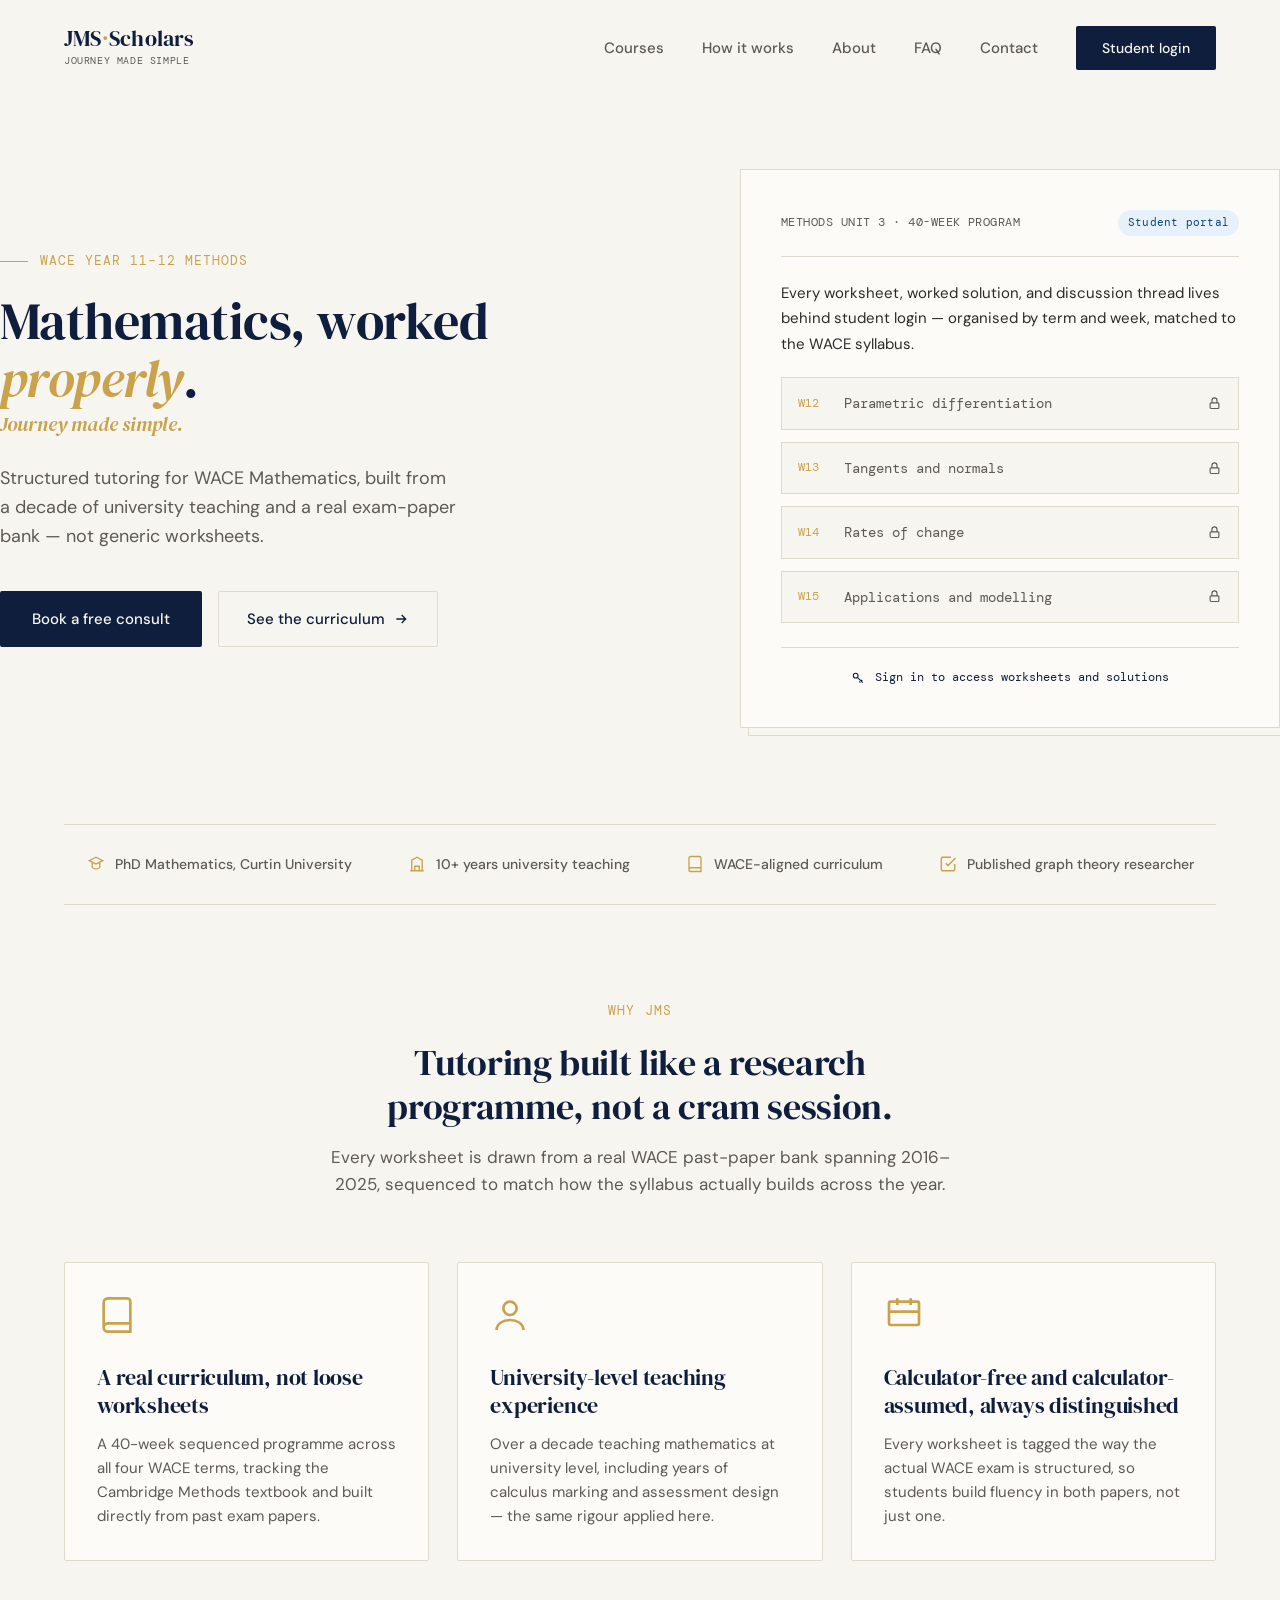
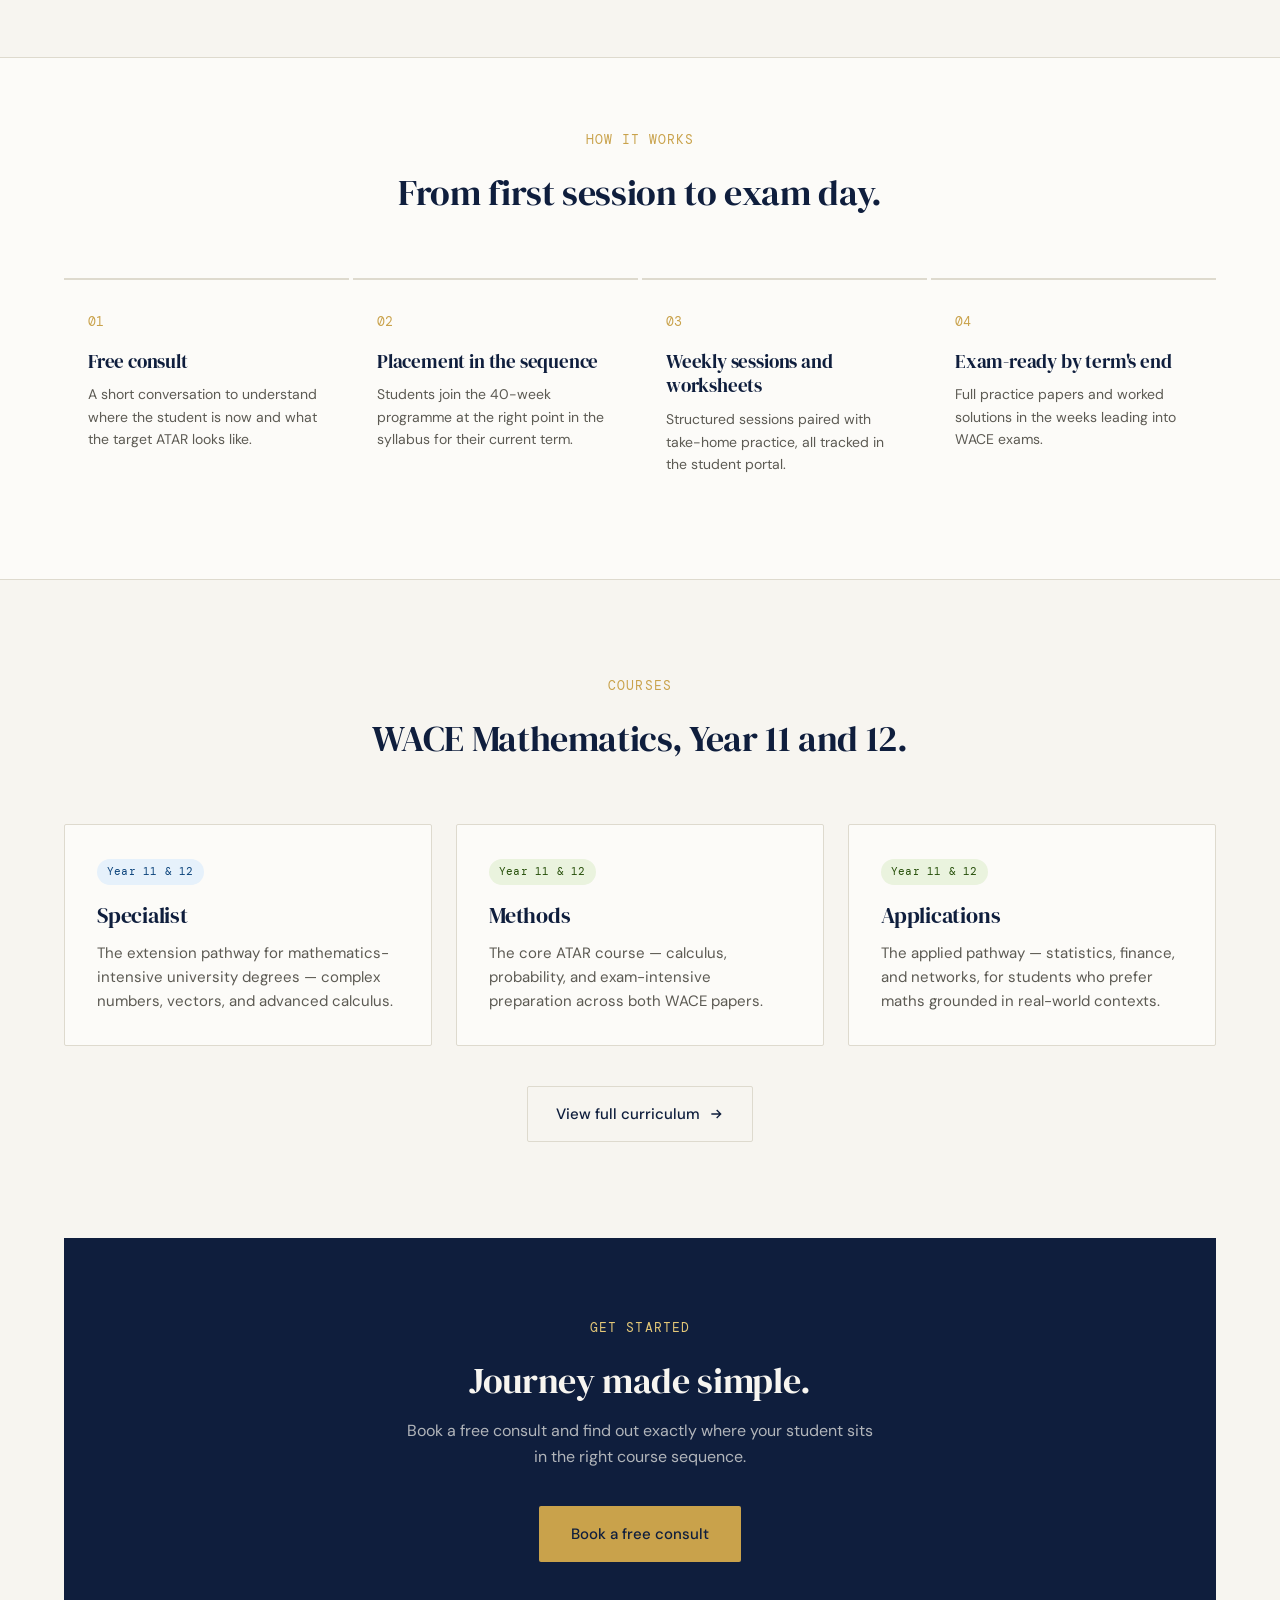
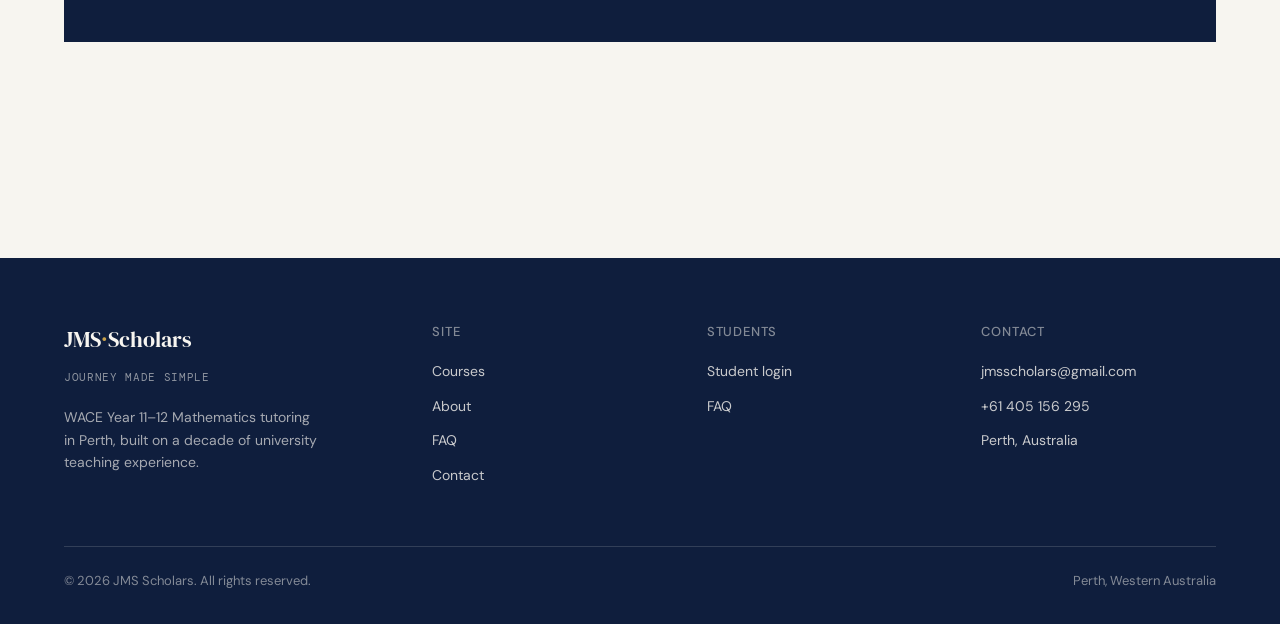
==== index.html @ 54df9df0 "Add files via upload" ====
<!DOCTYPE html>
<html lang="en">
<head>
<meta charset="UTF-8">
<meta name="viewport" content="width=device-width, initial-scale=1.0">
<title>JMS Scholars — WACE Mathematics Tutoring, Perth</title>
<meta name="description" content="Structured WACE Year 11-12 Mathematics tutoring in Perth. Journey made simple.">
<link rel="preconnect" href="https://fonts.googleapis.com">
<link rel="preconnect" href="https://fonts.gstatic.com" crossorigin>
<link href="https://fonts.googleapis.com/css2?family=DM+Serif+Display:ital@0;1&family=DM+Sans:opsz,wght@9..40,400;9..40,500;9..40,700&family=DM+Mono:wght@400;500&display=swap" rel="stylesheet">
<link rel="stylesheet" href="css/style.css">
<style>
  .hero {
    padding: 72px 0 96px;
    display: grid;
    grid-template-columns: 1.1fr 0.9fr;
    gap: 80px;
    align-items: center;
  }

  .hero-tagline {
    font-family: 'DM Serif Display', serif;
    font-style: italic;
    font-size: 20px;
    color: var(--gold);
    margin-bottom: 18px;
  }

  .hero-sub {
    font-size: 18px;
    color: var(--charcoal-soft);
    max-width: 460px;
    margin: 24px 0 40px;
  }

  .hero-actions { display: flex; gap: 16px; align-items: center; flex-wrap: wrap; }

  .why-grid {
    display: grid;
    grid-template-columns: repeat(3, 1fr);
    gap: 28px;
  }

  section { padding: 96px 0; }
  section.tight { padding: 72px 0; }

  .how-steps {
    display: grid;
    grid-template-columns: repeat(4, 1fr);
    gap: 4px;
    counter-reset: step;
  }

  .how-step {
    padding: 32px 24px;
    border-top: 2px solid var(--line);
    position: relative;
  }

  .how-step .step-index {
    font-family: 'DM Mono', monospace;
    font-size: 13px;
    color: var(--gold);
    margin-bottom: 16px;
    display: block;
  }

  .how-step h3 { font-size: 19px; margin-bottom: 10px; }
  .how-step p { font-size: 14px; }

  .courses-preview {
    display: grid;
    grid-template-columns: 1fr 1fr;
    gap: 24px;
  }

  .cta-band {
    background: var(--navy);
    color: var(--cream);
    text-align: center;
    padding: 80px 64px;
  }

  .cta-band h2 { color: var(--cream); margin-bottom: 16px; }
  .cta-band p { color: rgba(247,245,240,0.7); max-width: 480px; margin: 0 auto 36px; }
  .cta-band .btn-primary { background: var(--gold); color: var(--navy); font-weight: 500; }
  .cta-band .btn-primary:hover { background: var(--gold-light); }

  @media (max-width: 900px) {
    .hero { grid-template-columns: 1fr; padding: 40px 0 64px; }
    .why-grid { grid-template-columns: 1fr; }
    .how-steps { grid-template-columns: 1fr 1fr; }
    .courses-preview { grid-template-columns: 1fr; }
    .cta-band { padding: 56px 24px; }
  }
</style>
</head>
<body>

<header>
  <div class="wrap">
    <nav>
      <a href="index.html" class="logo">
        <span class="logo-mark">JMS<span>·</span>Scholars</span>
        <span class="logo-tagline">Journey made simple</span>
      </a>
      <div class="nav-links">
        <a href="courses.html">Courses</a>
        <a href="index.html#how-it-works">How it works</a>
        <a href="about.html">About</a>
        <a href="faq.html">FAQ</a>
        <a href="contact.html">Contact</a>
        <a href="portal/login.html" class="nav-cta">Student login</a>
      </div>
      <button class="nav-toggle" aria-label="Menu">
        <svg viewBox="0 0 24 24" fill="none" stroke="currentColor" stroke-width="1.8"><path d="M4 6h16M4 12h16M4 18h16"/></svg>
      </button>
    </nav>
  </div>
</header>

<main>
  <section class="hero">
    <div class="wrap-inner">
      <div class="eyebrow">WACE Year 11–12 Methods</div>
      <h1>Mathematics, worked <em>properly</em>.</h1>
      <div class="hero-tagline">Journey made simple.</div>
      <p class="hero-sub">Structured tutoring for WACE Mathematics, built from a decade of university teaching and a real exam-paper bank — not generic worksheets.</p>
      <div class="hero-actions">
        <a href="contact.html" class="btn-primary">Book a free consult</a>
        <a href="courses.html" class="btn-ghost">See the curriculum
          <svg width="16" height="16" viewBox="0 0 24 24" fill="none" stroke="currentColor" stroke-width="2"><path d="M5 12h14M13 6l6 6-6 6"/></svg>
        </a>
      </div>
    </div>

    <div class="paper-panel">
      <div class="paper-header">
        <span class="paper-title">METHODS UNIT 3 · 40-WEEK PROGRAM</span>
        <span class="tag tag-ca">Student portal</span>
      </div>
      <p style="font-size:15px;color:var(--charcoal);margin-bottom:20px;line-height:1.7;">Every worksheet, worked solution, and discussion thread lives behind student login — organised by term and week, matched to the WACE syllabus.</p>
      <div class="paper-row"><span class="row-num">W12</span><span class="row-label">Parametric differentiation</span><svg class="row-lock" viewBox="0 0 24 24" fill="none" stroke="currentColor" stroke-width="1.8"><rect x="5" y="11" width="14" height="9" rx="1.5"/><path d="M8 11V7a4 4 0 0 1 8 0v4"/></svg></div>
      <div class="paper-row"><span class="row-num">W13</span><span class="row-label">Tangents and normals</span><svg class="row-lock" viewBox="0 0 24 24" fill="none" stroke="currentColor" stroke-width="1.8"><rect x="5" y="11" width="14" height="9" rx="1.5"/><path d="M8 11V7a4 4 0 0 1 8 0v4"/></svg></div>
      <div class="paper-row"><span class="row-num">W14</span><span class="row-label">Rates of change</span><svg class="row-lock" viewBox="0 0 24 24" fill="none" stroke="currentColor" stroke-width="1.8"><rect x="5" y="11" width="14" height="9" rx="1.5"/><path d="M8 11V7a4 4 0 0 1 8 0v4"/></svg></div>
      <div class="paper-row"><span class="row-num">W15</span><span class="row-label">Applications and modelling</span><svg class="row-lock" viewBox="0 0 24 24" fill="none" stroke="currentColor" stroke-width="1.8"><rect x="5" y="11" width="14" height="9" rx="1.5"/><path d="M8 11V7a4 4 0 0 1 8 0v4"/></svg></div>
      <div class="unlock-row">
        <svg viewBox="0 0 24 24" fill="none" stroke="currentColor" stroke-width="1.8"><circle cx="8" cy="8" r="4"/><path d="M11 11l9 9M17 15l2.5 2.5M14 18l2 2"/></svg>
        <span>Sign in to access worksheets and solutions</span>
      </div>
    </div>
  </section>

  <div class="wrap">
    <div class="trust-strip">
      <div class="trust-row">
        <div class="trust-item">
          <svg viewBox="0 0 24 24" fill="none" stroke="currentColor" stroke-width="1.8"><path d="M12 3l9 4.5-9 4.5-9-4.5L12 3z"/><path d="M7 10.5v5c0 1.5 2.5 3 5 3s5-1.5 5-3v-5"/></svg>
          <span>PhD Mathematics, Curtin University</span>
        </div>
        <div class="trust-item">
          <svg viewBox="0 0 24 24" fill="none" stroke="currentColor" stroke-width="1.8"><path d="M3 21h18M5 21V7l7-4 7 4v14M9 21v-6h6v6"/></svg>
          <span>10+ years university teaching</span>
        </div>
        <div class="trust-item">
          <svg viewBox="0 0 24 24" fill="none" stroke="currentColor" stroke-width="1.8"><path d="M4 19.5A2.5 2.5 0 0 1 6.5 17H20M4 19.5A2.5 2.5 0 0 0 6.5 22H20V4a2 2 0 0 0-2-2H6.5A2.5 2.5 0 0 0 4 4.5v15z"/></svg>
          <span>WACE-aligned curriculum</span>
        </div>
        <div class="trust-item">
          <svg viewBox="0 0 24 24" fill="none" stroke="currentColor" stroke-width="1.8"><path d="M9 11l3 3L22 4M21 12v7a2 2 0 0 1-2 2H5a2 2 0 0 1-2-2V5a2 2 0 0 1 2-2h11"/></svg>
          <span>Published graph theory researcher</span>
        </div>
      </div>
    </div>
  </div>

  <section id="why">
    <div class="wrap">
      <div class="section-head">
        <div class="eyebrow centered">Why JMS</div>
        <h2>Tutoring built like a research programme, not a cram session.</h2>
        <p>Every worksheet is drawn from a real WACE past-paper bank spanning 2016–2025, sequenced to match how the syllabus actually builds across the year.</p>
      </div>
      <div class="why-grid">
        <div class="card">
          <svg class="card-icon" viewBox="0 0 24 24" fill="none" stroke="currentColor" stroke-width="1.6"><path d="M4 19.5A2.5 2.5 0 0 1 6.5 17H20M4 19.5A2.5 2.5 0 0 0 6.5 22H20V4a2 2 0 0 0-2-2H6.5A2.5 2.5 0 0 0 4 4.5v15z"/></svg>
          <h3>A real curriculum, not loose worksheets</h3>
          <p>A 40-week sequenced programme across all four WACE terms, tracking the Cambridge Methods textbook and built directly from past exam papers.</p>
        </div>
        <div class="card">
          <svg class="card-icon" viewBox="0 0 24 24" fill="none" stroke="currentColor" stroke-width="1.6"><circle cx="12" cy="8" r="4"/><path d="M4 21c0-4 4-6 8-6s8 2 8 6"/></svg>
          <h3>University-level teaching experience</h3>
          <p>Over a decade teaching mathematics at university level, including years of calculus marking and assessment design — the same rigour applied here.</p>
        </div>
        <div class="card">
          <svg class="card-icon" viewBox="0 0 24 24" fill="none" stroke="currentColor" stroke-width="1.6"><rect x="3" y="4" width="18" height="14" rx="1"/><path d="M8 2v4M16 2v4M3 10h18"/></svg>
          <h3>Calculator-free and calculator-assumed, always distinguished</h3>
          <p>Every worksheet is tagged the way the actual WACE exam is structured, so students build fluency in both papers, not just one.</p>
        </div>
      </div>
    </div>
  </section>

  <section id="how-it-works" class="tight" style="background:var(--paper);border-top:1px solid var(--line);border-bottom:1px solid var(--line);">
    <div class="wrap">
      <div class="section-head">
        <div class="eyebrow centered">How it works</div>
        <h2>From first session to exam day.</h2>
      </div>
      <div class="how-steps">
        <div class="how-step">
          <span class="step-index">01</span>
          <h3>Free consult</h3>
          <p>A short conversation to understand where the student is now and what the target ATAR looks like.</p>
        </div>
        <div class="how-step">
          <span class="step-index">02</span>
          <h3>Placement in the sequence</h3>
          <p>Students join the 40-week programme at the right point in the syllabus for their current term.</p>
        </div>
        <div class="how-step">
          <span class="step-index">03</span>
          <h3>Weekly sessions and worksheets</h3>
          <p>Structured sessions paired with take-home practice, all tracked in the student portal.</p>
        </div>
        <div class="how-step">
          <span class="step-index">04</span>
          <h3>Exam-ready by term's end</h3>
          <p>Full practice papers and worked solutions in the weeks leading into WACE exams.</p>
        </div>
      </div>
    </div>
  </section>

  <section>
    <div class="wrap">
      <div class="section-head">
        <div class="eyebrow centered">Courses</div>
        <h2>WACE Mathematics, Year 11 and 12.</h2>
      </div>
      <div class="courses-preview" style="grid-template-columns: repeat(3, 1fr);">
        <div class="card">
          <span class="tag tag-ca" style="margin-bottom:16px;">Year 11 &amp; 12</span>
          <h3>Specialist</h3>
          <p>The extension pathway for mathematics-intensive university degrees — complex numbers, vectors, and advanced calculus.</p>
        </div>
        <div class="card">
          <span class="tag tag-cf" style="margin-bottom:16px;">Year 11 &amp; 12</span>
          <h3>Methods</h3>
          <p>The core ATAR course — calculus, probability, and exam-intensive preparation across both WACE papers.</p>
        </div>
        <div class="card">
          <span class="tag tag-cf" style="margin-bottom:16px;">Year 11 &amp; 12</span>
          <h3>Applications</h3>
          <p>The applied pathway — statistics, finance, and networks, for students who prefer maths grounded in real-world contexts.</p>
        </div>
      </div>
      <div style="text-align:center;margin-top:40px;">
        <a href="courses.html" class="btn-ghost">View full curriculum
          <svg width="16" height="16" viewBox="0 0 24 24" fill="none" stroke="currentColor" stroke-width="2"><path d="M5 12h14M13 6l6 6-6 6"/></svg>
        </a>
      </div>
    </div>
  </section>

  <section style="padding-top:0;">
    <div class="wrap">
      <div class="cta-band">
        <div class="eyebrow centered" style="color:var(--gold-light);">Get started</div>
        <h2>Journey made simple.</h2>
        <p>Book a free consult and find out exactly where your student sits in the right course sequence.</p>
        <a href="contact.html" class="btn-primary">Book a free consult</a>
      </div>
    </div>
  </section>
</main>

<footer>
  <div class="wrap">
    <div class="footer-grid">
      <div>
        <div class="footer-logo">JMS<span>·</span>Scholars</div>
        <div class="footer-tagline">Journey made simple</div>
        <p class="footer-desc">WACE Year 11–12 Mathematics tutoring in Perth, built on a decade of university teaching experience.</p>
      </div>
      <div class="footer-col">
        <h4>Site</h4>
        <a href="courses.html">Courses</a>
        <a href="about.html">About</a>
        <a href="faq.html">FAQ</a>
        <a href="contact.html">Contact</a>
      </div>
      <div class="footer-col">
        <h4>Students</h4>
        <a href="portal/login.html">Student login</a>
        <a href="faq.html">FAQ</a>
      </div>
      <div class="footer-col">
        <h4>Contact</h4>
        <a href="mailto:jmsscholars@gmail.com">jmsscholars@gmail.com</a>
        <a href="tel:+61405156295">+61 405 156 295</a>
        <a href="#">Perth, Australia</a>
      </div>
    </div>
    <div class="footer-bottom">
      <span>© 2026 JMS Scholars. All rights reserved.</span>
      <span>Perth, Western Australia</span>
    </div>
  </div>
</footer>

<script src="js/main.js"></script>
</body>
</html>
---- css/style.css ----
/* ===== JMS Tutoring — shared styles ===== */

:root {
  --navy: #0F1E3D;
  --navy-light: #1B2E52;
  --gold: #C9A24B;
  --gold-light: #E4C878;
  --cream: #F7F5F0;
  --paper: #FCFBF8;
  --charcoal: #2B2B28;
  --charcoal-soft: #5C5A53;
  --sage: #7A8B6F;
  --sage-bg: #EAF0E6;
  --rust: #B5533C;
  --rust-bg: #F5E7E2;
  --line: #DEDACE;
  --cf-bg: #EAF3DE;
  --cf-text: #27500A;
  --ca-bg: #E6F1FB;
  --ca-text: #0C447C;
}

* { margin: 0; padding: 0; box-sizing: border-box; }

html { scroll-behavior: smooth; }

body {
  background: var(--cream);
  color: var(--charcoal);
  font-family: 'DM Sans', sans-serif;
  line-height: 1.6;
  font-size: 16px;
}

a { color: inherit; }

img { max-width: 100%; display: block; }

.wrap {
  max-width: 1280px;
  margin: 0 auto;
  padding-left: 64px;
  padding-right: 64px;
}

/* ---------- Header ---------- */

header {
  position: sticky;
  top: 0;
  background: var(--cream);
  z-index: 100;
  border-bottom: 1px solid transparent;
  transition: border-color 0.2s ease;
}

header.scrolled { border-bottom-color: var(--line); }

nav {
  display: flex;
  justify-content: space-between;
  align-items: center;
  padding: 26px 0;
}

.logo {
  display: flex;
  flex-direction: column;
  text-decoration: none;
}

.logo-mark {
  font-family: 'DM Serif Display', serif;
  font-size: 22px;
  color: var(--navy);
  letter-spacing: 0.01em;
  line-height: 1;
}

.logo-mark span { color: var(--gold); }

.logo-tagline {
  font-family: 'DM Mono', monospace;
  font-size: 10px;
  color: var(--charcoal-soft);
  letter-spacing: 0.06em;
  text-transform: uppercase;
  margin-top: 4px;
}

.nav-links {
  display: flex;
  gap: 38px;
  align-items: center;
}

.nav-links a {
  text-decoration: none;
  color: var(--charcoal-soft);
  font-size: 15px;
  font-weight: 500;
  transition: color 0.2s ease;
}

.nav-links a:hover, .nav-links a.active { color: var(--navy); }

.nav-cta {
  background: var(--navy);
  color: var(--cream) !important;
  padding: 11px 26px;
  border-radius: 2px;
  font-size: 14px !important;
  transition: background 0.2s ease;
}

.nav-cta:hover { background: var(--navy-light); }

.nav-toggle {
  display: none;
  background: none;
  border: none;
  cursor: pointer;
  padding: 8px;
}

.nav-toggle svg { width: 24px; height: 24px; color: var(--navy); }

/* ---------- Typography ---------- */

.eyebrow {
  font-family: 'DM Mono', monospace;
  font-size: 13px;
  color: var(--gold);
  letter-spacing: 0.08em;
  text-transform: uppercase;
  margin-bottom: 20px;
  display: flex;
  align-items: center;
  gap: 12px;
}

.eyebrow::before {
  content: '';
  width: 28px;
  height: 1px;
  background: var(--gold);
}

.eyebrow.centered { justify-content: center; }
.eyebrow.centered::before { display: none; }

h1, h2, h3 {
  font-family: 'DM Serif Display', serif;
  font-weight: 400;
  color: var(--navy);
  letter-spacing: -0.01em;
}

h1 { font-size: 52px; line-height: 1.12; }
h2 { font-size: 36px; line-height: 1.2; }
h3 { font-size: 22px; line-height: 1.3; }

em { font-style: italic; color: var(--gold); }

p { color: var(--charcoal-soft); }

.section-head {
  text-align: center;
  max-width: 620px;
  margin: 0 auto 64px;
}

.section-head p { margin-top: 16px; font-size: 17px; }

/* ---------- Buttons ---------- */

.btn-primary {
  background: var(--navy);
  color: var(--cream);
  border: none;
  padding: 16px 32px;
  font-size: 15px;
  font-weight: 500;
  font-family: 'DM Sans', sans-serif;
  border-radius: 2px;
  cursor: pointer;
  transition: background 0.2s ease;
  text-decoration: none;
  display: inline-block;
}

.btn-primary:hover { background: var(--navy-light); }

.btn-ghost {
  background: none;
  border: 1px solid var(--line);
  color: var(--navy);
  font-size: 15px;
  font-weight: 500;
  font-family: 'DM Sans', sans-serif;
  cursor: pointer;
  padding: 15px 28px;
  border-radius: 2px;
  text-decoration: none;
  display: inline-flex;
  align-items: center;
  gap: 8px;
  transition: border-color 0.2s ease, background 0.2s ease;
}

.btn-ghost:hover { border-color: var(--navy); background: var(--paper); }

/* ---------- Tags / pills ---------- */

.tag {
  font-family: 'DM Mono', monospace;
  font-size: 11px;
  padding: 4px 10px;
  border-radius: 20px;
  letter-spacing: 0.02em;
  display: inline-block;
}

.tag-cf { background: var(--cf-bg); color: var(--cf-text); }
.tag-ca { background: var(--ca-bg); color: var(--ca-text); }

.toggle-pill {
  display: inline-flex;
  border: 1px solid var(--line);
  border-radius: 24px;
  padding: 3px;
  background: var(--paper);
}

.toggle-pill button {
  border: none;
  background: none;
  padding: 8px 20px;
  border-radius: 20px;
  font-family: 'DM Sans', sans-serif;
  font-size: 13px;
  font-weight: 500;
  color: var(--charcoal-soft);
  cursor: pointer;
  transition: all 0.2s ease;
}

.toggle-pill button.active.cf { background: var(--cf-bg); color: var(--cf-text); }
.toggle-pill button.active.ca { background: var(--ca-bg); color: var(--ca-text); }

/* ---------- Trust strip ---------- */

.trust-strip {
  border-top: 1px solid var(--line);
  border-bottom: 1px solid var(--line);
  padding: 28px 0;
}

.trust-row {
  display: flex;
  justify-content: center;
  gap: 56px;
  flex-wrap: wrap;
}

.trust-item {
  display: flex;
  align-items: center;
  gap: 10px;
  font-size: 14px;
  color: var(--charcoal-soft);
  font-weight: 500;
}

.trust-item svg { width: 18px; height: 18px; color: var(--gold); flex-shrink: 0; }

/* ---------- Cards ---------- */

.card {
  background: var(--paper);
  border: 1px solid var(--line);
  padding: 32px;
  border-radius: 2px;
}

.card-icon {
  width: 40px;
  height: 40px;
  color: var(--gold);
  margin-bottom: 20px;
}

.card h3 { margin-bottom: 12px; }
.card p { font-size: 15px; }

/* ---------- Paper panel (signature element) ---------- */

.paper-panel {
  background: var(--paper);
  border: 1px solid var(--line);
  padding: 40px;
  position: relative;
}

.paper-panel::before {
  content: '';
  position: absolute;
  top: -1px; left: -1px;
  width: 100%;
  height: 100%;
  border: 1px solid var(--line);
  transform: translate(8px, 8px);
  z-index: -1;
}

.paper-header {
  display: flex;
  justify-content: space-between;
  align-items: baseline;
  padding-bottom: 20px;
  margin-bottom: 24px;
  border-bottom: 1px solid var(--line);
}

.paper-title {
  font-family: 'DM Mono', monospace;
  font-size: 12px;
  color: var(--charcoal-soft);
  letter-spacing: 0.04em;
}

.paper-row {
  display: flex;
  align-items: center;
  gap: 16px;
  margin-bottom: 12px;
  padding: 14px 16px;
  background: var(--cream);
  border: 1px solid var(--line);
}

.paper-row .row-num {
  font-family: 'DM Mono', monospace;
  font-size: 12px;
  color: var(--gold);
  min-width: 30px;
}

.paper-row .row-label {
  font-family: 'DM Mono', monospace;
  font-size: 14px;
  color: var(--charcoal-soft);
  flex: 1;
}

.row-lock {
  width: 15px;
  height: 15px;
  color: var(--charcoal-soft);
  flex-shrink: 0;
}

.unlock-row {
  display: flex;
  align-items: center;
  justify-content: center;
  gap: 10px;
  margin-top: 24px;
  padding-top: 20px;
  border-top: 1px solid var(--line);
  font-family: 'DM Mono', monospace;
  font-size: 12px;
  color: var(--navy);
}

.unlock-row svg { width: 14px; height: 14px; flex-shrink: 0; }

/* ---------- Footer ---------- */

footer {
  background: var(--navy);
  color: var(--cream);
  padding: 64px 0 32px;
  margin-top: 120px;
}

.footer-grid {
  display: grid;
  grid-template-columns: 1.4fr 1fr 1fr 1fr;
  gap: 40px;
  padding-bottom: 48px;
}

.footer-logo {
  font-family: 'DM Serif Display', serif;
  font-size: 22px;
  margin-bottom: 12px;
}

.footer-logo span { color: var(--gold); }

.footer-tagline {
  font-family: 'DM Mono', monospace;
  font-size: 11px;
  letter-spacing: 0.06em;
  text-transform: uppercase;
  color: rgba(247,245,240,0.55);
  margin-bottom: 20px;
}

.footer-desc { font-size: 14px; color: rgba(247,245,240,0.65); max-width: 260px; }

.footer-col h4 {
  font-family: 'DM Sans', sans-serif;
  font-size: 13px;
  font-weight: 500;
  color: rgba(247,245,240,0.5);
  text-transform: uppercase;
  letter-spacing: 0.06em;
  margin-bottom: 18px;
}

.footer-col a {
  display: block;
  text-decoration: none;
  color: rgba(247,245,240,0.8);
  font-size: 14px;
  margin-bottom: 12px;
  transition: color 0.2s ease;
}

.footer-col a:hover { color: var(--gold-light); }

.footer-bottom {
  border-top: 1px solid rgba(247,245,240,0.15);
  padding-top: 24px;
  display: flex;
  justify-content: space-between;
  font-size: 13px;
  color: rgba(247,245,240,0.5);
}

/* ---------- Responsive ---------- */

@media (max-width: 900px) {
  .wrap { padding-left: 24px; padding-right: 24px; }
  h1 { font-size: 36px; }
  h2 { font-size: 28px; }
  .nav-links { display: none; }
  .nav-toggle { display: block; }
  .footer-grid { grid-template-columns: 1fr 1fr; }
  .footer-bottom { flex-direction: column; gap: 8px; }
}
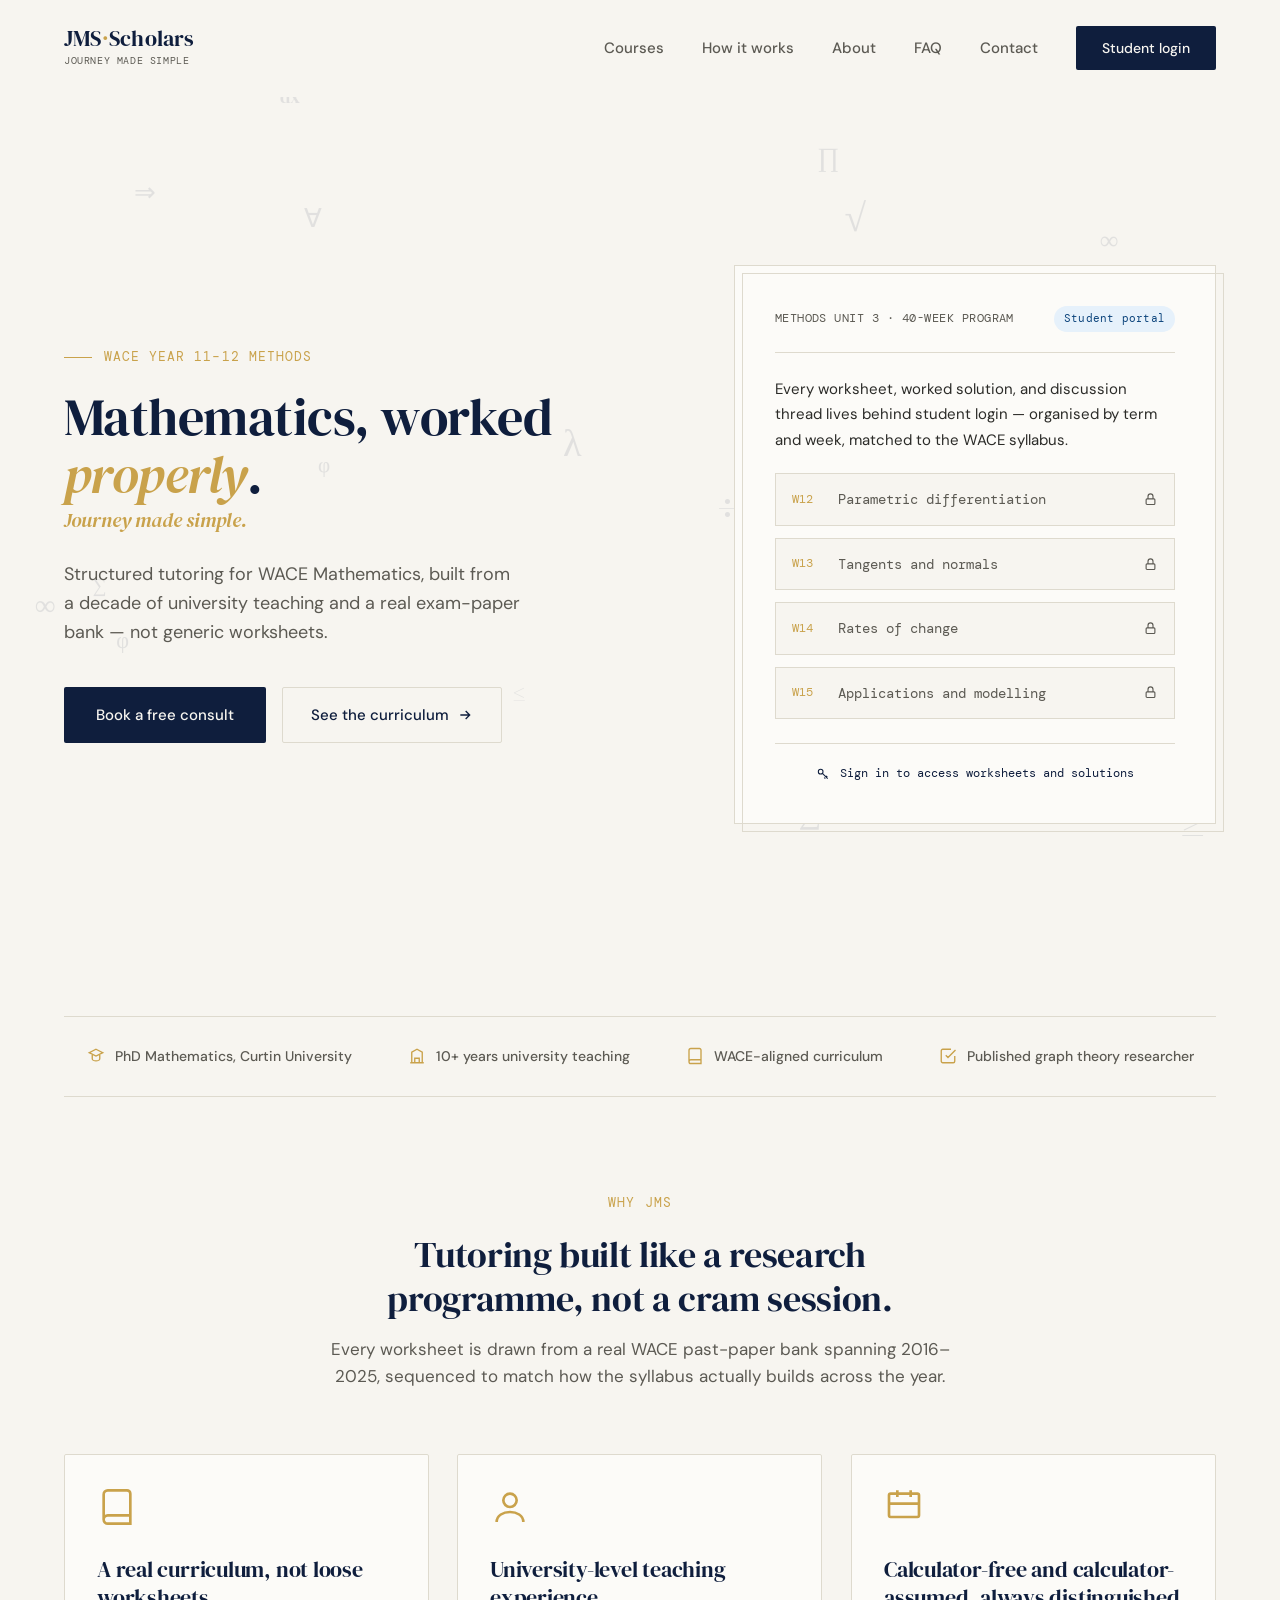
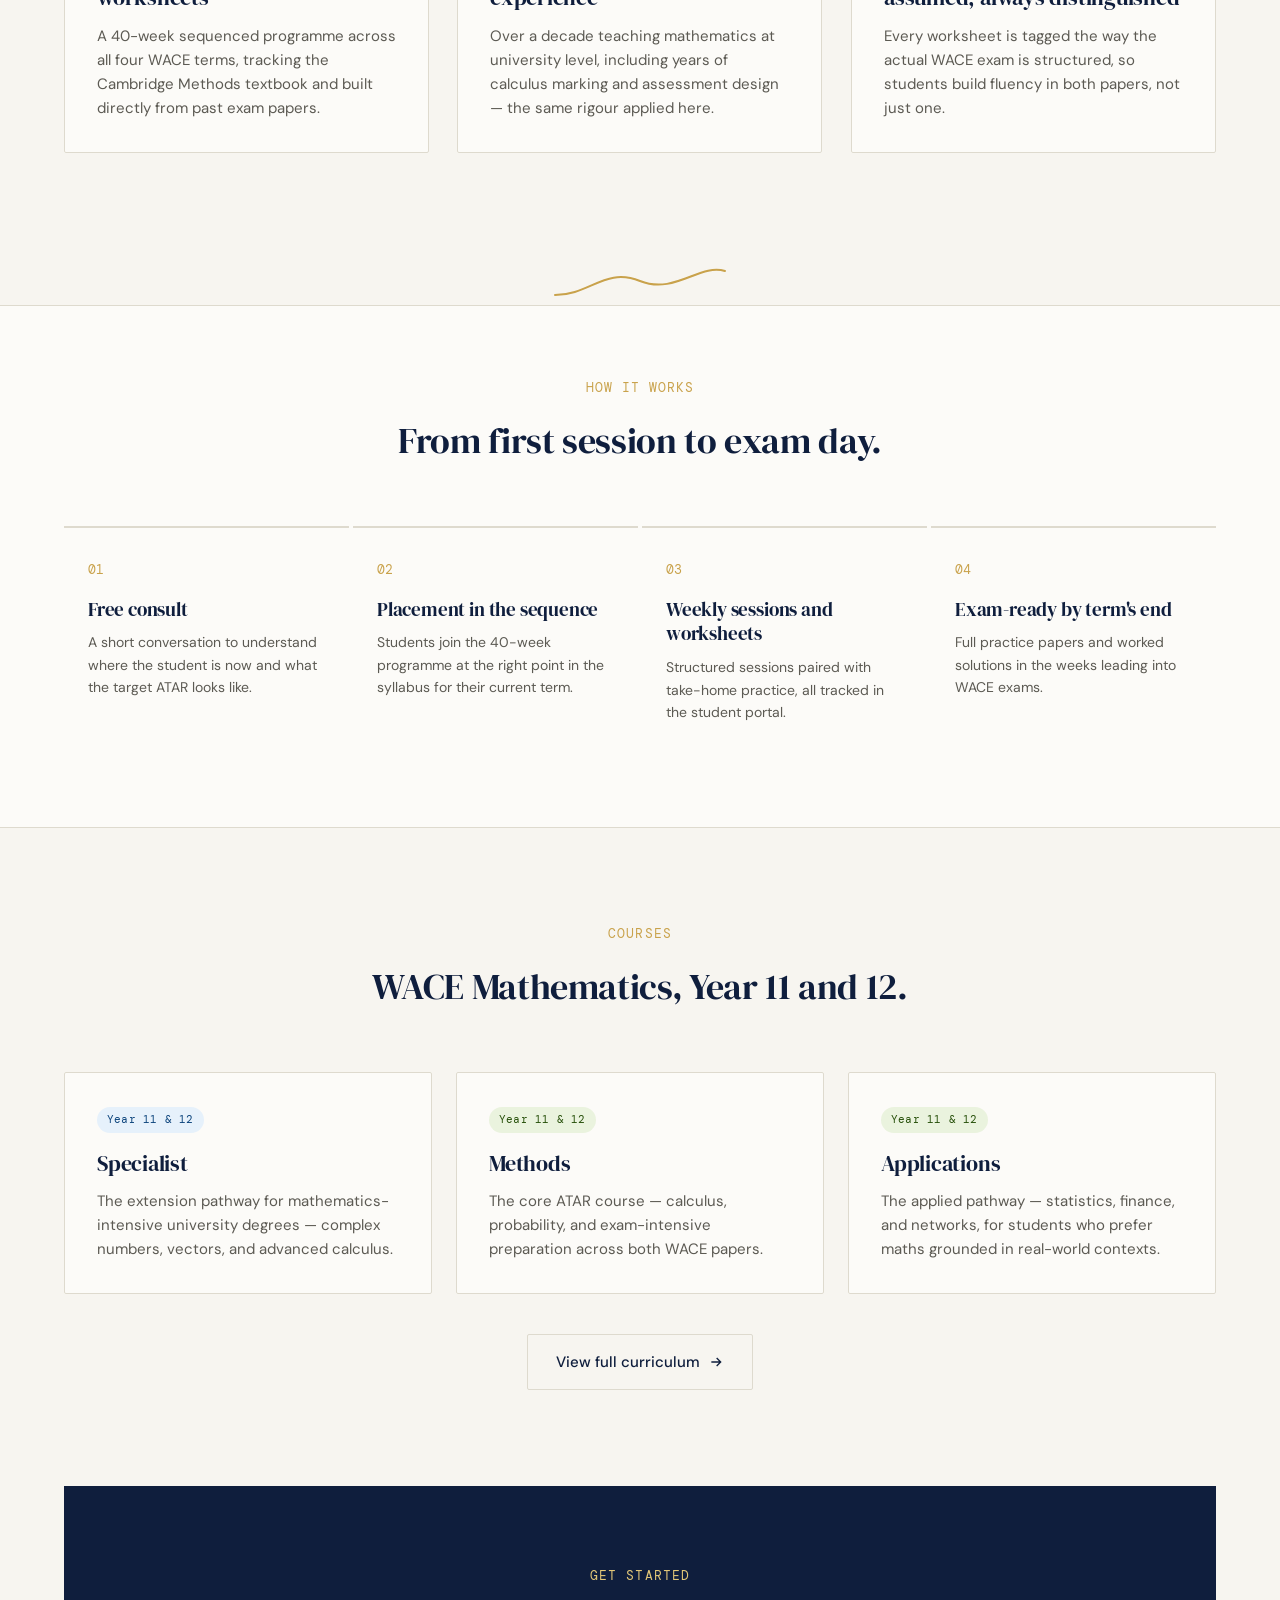
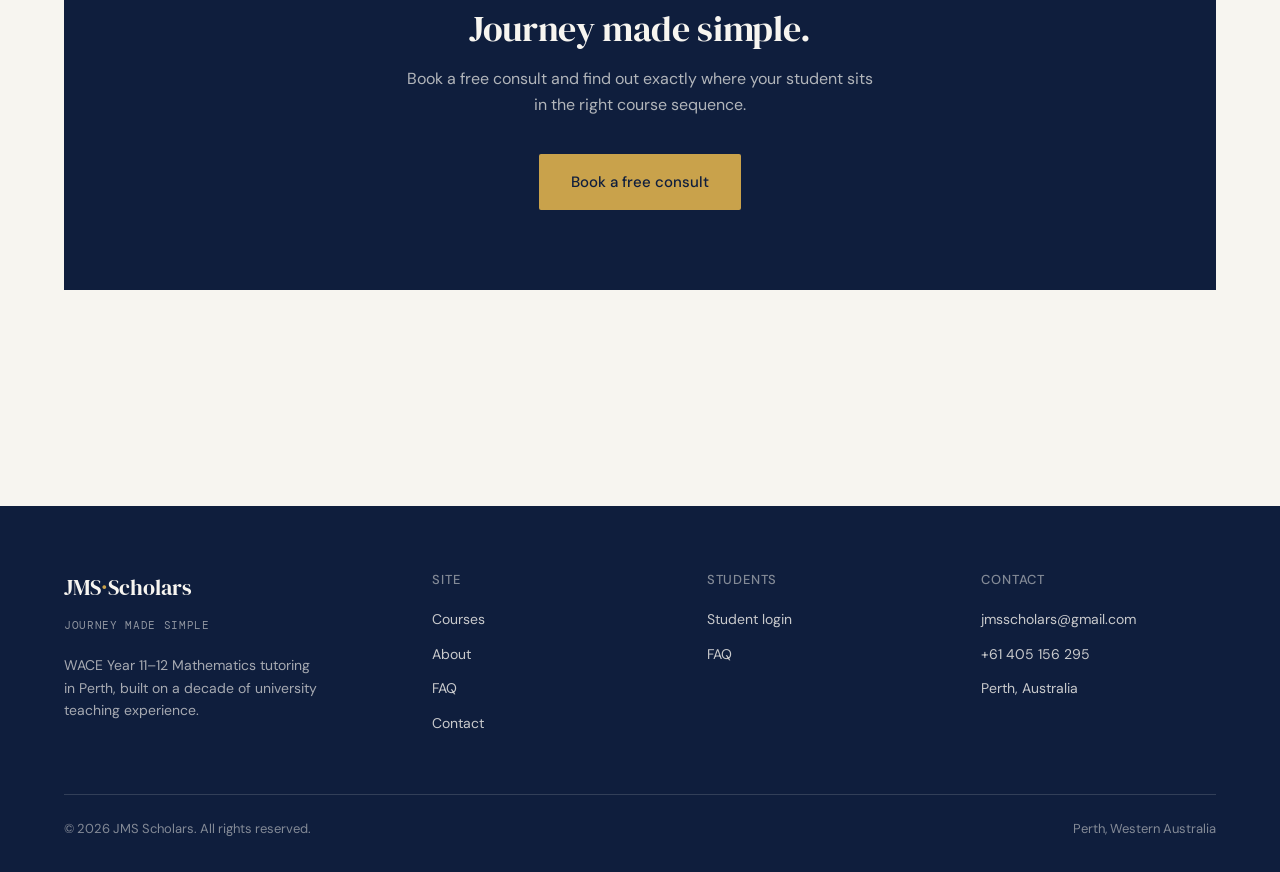
==== commit 71612aca: "Add files via upload" ====
--- a/index.html
+++ b/index.html
@@ -11,7 +11,8 @@
 <link rel="stylesheet" href="css/style.css">
 <style>
   .hero {
-    padding: 72px 0 96px;
+    padding-top: 72px;
+    padding-bottom: 96px;
     display: grid;
     grid-template-columns: 1.1fr 0.9fr;
     gap: 80px;
@@ -87,7 +88,7 @@
   .cta-band .btn-primary:hover { background: var(--gold-light); }
 
   @media (max-width: 900px) {
-    .hero { grid-template-columns: 1fr; padding: 40px 0 64px; }
+    .hero { grid-template-columns: 1fr; padding-top: 40px; padding-bottom: 64px; }
     .why-grid { grid-template-columns: 1fr; }
     .how-steps { grid-template-columns: 1fr 1fr; }
     .courses-preview { grid-template-columns: 1fr; }
@@ -120,8 +121,10 @@
 </header>
 
 <main>
-  <section class="hero">
-    <div class="wrap-inner">
+  <section style="position:relative; overflow:hidden;">
+    <div class="symbol-field" id="symbol-field" aria-hidden="true"></div>
+    <div class="wrap hero">
+    <div>
       <div class="eyebrow">WACE Year 11–12 Methods</div>
       <h1>Mathematics, worked <em>properly</em>.</h1>
       <div class="hero-tagline">Journey made simple.</div>
@@ -149,7 +152,9 @@
         <span>Sign in to access worksheets and solutions</span>
       </div>
     </div>
-  </section>
+    </div>
+  </section>
+
 
   <div class="wrap">
     <div class="trust-strip">
@@ -182,17 +187,17 @@
         <p>Every worksheet is drawn from a real WACE past-paper bank spanning 2016–2025, sequenced to match how the syllabus actually builds across the year.</p>
       </div>
       <div class="why-grid">
-        <div class="card">
+        <div class="card tilt-ready">
           <svg class="card-icon" viewBox="0 0 24 24" fill="none" stroke="currentColor" stroke-width="1.6"><path d="M4 19.5A2.5 2.5 0 0 1 6.5 17H20M4 19.5A2.5 2.5 0 0 0 6.5 22H20V4a2 2 0 0 0-2-2H6.5A2.5 2.5 0 0 0 4 4.5v15z"/></svg>
           <h3>A real curriculum, not loose worksheets</h3>
           <p>A 40-week sequenced programme across all four WACE terms, tracking the Cambridge Methods textbook and built directly from past exam papers.</p>
         </div>
-        <div class="card">
+        <div class="card tilt-ready">
           <svg class="card-icon" viewBox="0 0 24 24" fill="none" stroke="currentColor" stroke-width="1.6"><circle cx="12" cy="8" r="4"/><path d="M4 21c0-4 4-6 8-6s8 2 8 6"/></svg>
           <h3>University-level teaching experience</h3>
           <p>Over a decade teaching mathematics at university level, including years of calculus marking and assessment design — the same rigour applied here.</p>
         </div>
-        <div class="card">
+        <div class="card tilt-ready">
           <svg class="card-icon" viewBox="0 0 24 24" fill="none" stroke="currentColor" stroke-width="1.6"><rect x="3" y="4" width="18" height="14" rx="1"/><path d="M8 2v4M16 2v4M3 10h18"/></svg>
           <h3>Calculator-free and calculator-assumed, always distinguished</h3>
           <p>Every worksheet is tagged the way the actual WACE exam is structured, so students build fluency in both papers, not just one.</p>
@@ -200,6 +205,12 @@
       </div>
     </div>
   </section>
+
+  <div class="graph-divider">
+    <svg width="180" height="48" viewBox="0 0 180 48">
+      <path class="graph-divider-path" d="M 5 38 C 40 38, 55 10, 90 24 S 150 6, 175 14"/>
+    </svg>
+  </div>
 
   <section id="how-it-works" class="tight" style="background:var(--paper);border-top:1px solid var(--line);border-bottom:1px solid var(--line);">
     <div class="wrap">
@@ -239,17 +250,17 @@
         <h2>WACE Mathematics, Year 11 and 12.</h2>
       </div>
       <div class="courses-preview" style="grid-template-columns: repeat(3, 1fr);">
-        <div class="card">
+        <div class="card tilt-ready">
           <span class="tag tag-ca" style="margin-bottom:16px;">Year 11 &amp; 12</span>
           <h3>Specialist</h3>
           <p>The extension pathway for mathematics-intensive university degrees — complex numbers, vectors, and advanced calculus.</p>
         </div>
-        <div class="card">
+        <div class="card tilt-ready">
           <span class="tag tag-cf" style="margin-bottom:16px;">Year 11 &amp; 12</span>
           <h3>Methods</h3>
           <p>The core ATAR course — calculus, probability, and exam-intensive preparation across both WACE papers.</p>
         </div>
-        <div class="card">
+        <div class="card tilt-ready">
           <span class="tag tag-cf" style="margin-bottom:16px;">Year 11 &amp; 12</span>
           <h3>Applications</h3>
           <p>The applied pathway — statistics, finance, and networks, for students who prefer maths grounded in real-world contexts.</p>
--- a/css/style.css
+++ b/css/style.css
@@ -440,7 +440,164 @@
   color: rgba(247,245,240,0.5);
 }
 
-/* ---------- Responsive ---------- */
+/* ---------- Motion ---------- */
+
+@media (prefers-reduced-motion: no-preference) {
+  .reveal-init {
+    opacity: 0;
+    transform: translateY(18px);
+    transition: opacity 0.6s ease, transform 0.6s ease;
+  }
+
+  .reveal-init.reveal-in {
+    opacity: 1;
+    transform: translateY(0);
+  }
+
+  .card, .credential-card {
+    transition: transform 0.25s ease, box-shadow 0.25s ease, border-color 0.25s ease;
+  }
+
+  .card:hover, .credential-card:hover {
+    transform: translateY(-4px);
+    border-color: var(--gold);
+    box-shadow: 0 12px 28px rgba(15,30,61,0.08);
+  }
+
+  .btn-primary, .btn-ghost, .nav-cta, .course-pick button, .toggle-pill button {
+    transition: background 0.2s ease, border-color 0.2s ease, color 0.2s ease, transform 0.15s ease;
+  }
+
+  .btn-primary:active, .nav-cta:active { transform: scale(0.97); }
+
+  .logo-mark span {
+    display: inline-block;
+    transition: transform 0.3s ease;
+  }
+
+  .logo:hover .logo-mark span { transform: rotate(180deg); }
+
+  .paper-row {
+    transition: background 0.2s ease, transform 0.2s ease;
+    opacity: 0;
+    animation: rowIn 0.5s ease forwards;
+  }
+
+  .paper-row:hover {
+    background: #F2EFE7;
+    transform: translateX(2px);
+  }
+
+  .trust-item svg {
+    transition: transform 0.3s ease;
+  }
+
+  .trust-item:hover svg { transform: scale(1.15) rotate(-6deg); }
+
+  .paper-row:nth-of-type(1) { animation-delay: 0.15s; }
+  .paper-row:nth-of-type(2) { animation-delay: 0.3s; }
+  .paper-row:nth-of-type(3) { animation-delay: 0.45s; }
+  .paper-row:nth-of-type(4) { animation-delay: 0.6s; }
+
+  @keyframes rowIn {
+    from { opacity: 0; transform: translateY(8px); }
+    to { opacity: 1; transform: translateY(0); }
+  }
+}
+
+@media (prefers-reduced-motion: reduce) {
+  .reveal-init { opacity: 1; transform: none; }
+}
+
+/* ---------- Ambient symbol background (hero) ---------- */
+
+.symbol-field {
+  position: absolute;
+  top: -10%;
+  left: 0;
+  width: 100%;
+  height: 120%;
+  pointer-events: none;
+  overflow: hidden;
+  z-index: 0;
+}
+
+.symbol-outer { position: absolute; }
+
+.symbol-inner {
+  font-family: 'DM Serif Display', serif;
+  color: var(--navy);
+  opacity: 0.09;
+  user-select: none;
+  display: block;
+}
+
+@keyframes floatUp {
+  from { transform: translateY(0); }
+  to   { transform: translateY(-100px); }
+}
+
+.symbol-inner.floating {
+  animation: floatUp linear infinite;
+  animation-duration: var(--dur, 18s);
+}
+
+.hero { position: relative; z-index: 1; }
+
+@media (prefers-reduced-motion: reduce) {
+  .symbol-inner.floating { animation: none; }
+}
+
+/* ---------- Graph-drawing divider (signature motif) ---------- */
+
+.graph-divider {
+  display: flex;
+  justify-content: center;
+  padding: 8px 0 0;
+}
+
+.graph-divider svg { display: block; }
+
+.graph-divider-path {
+  fill: none;
+  stroke: var(--gold);
+  stroke-width: 2;
+  stroke-linecap: round;
+  stroke-dasharray: 400;
+  stroke-dashoffset: 400;
+}
+
+.graph-divider-path.draw-in {
+  animation: drawGraphPath 1.8s ease forwards;
+}
+
+@keyframes drawGraphPath {
+  to { stroke-dashoffset: 0; }
+}
+
+@media (prefers-reduced-motion: reduce) {
+  .graph-divider-path.draw-in {
+    animation: none;
+    stroke-dashoffset: 0;
+  }
+}
+
+/* ---------- Card tilt (pointer devices only) ---------- */
+
+@media (hover: hover) and (pointer: fine) {
+  .tilt-ready {
+    transition: transform 0.15s ease, box-shadow 0.2s ease, border-color 0.2s ease;
+    transform-style: preserve-3d;
+    will-change: transform;
+  }
+
+  .tilt-ready:hover {
+    border-color: var(--gold);
+    box-shadow: 0 16px 32px rgba(15,30,61,0.10);
+  }
+}
+
+
 
 @media (max-width: 900px) {
   .wrap { padding-left: 24px; padding-right: 24px; }
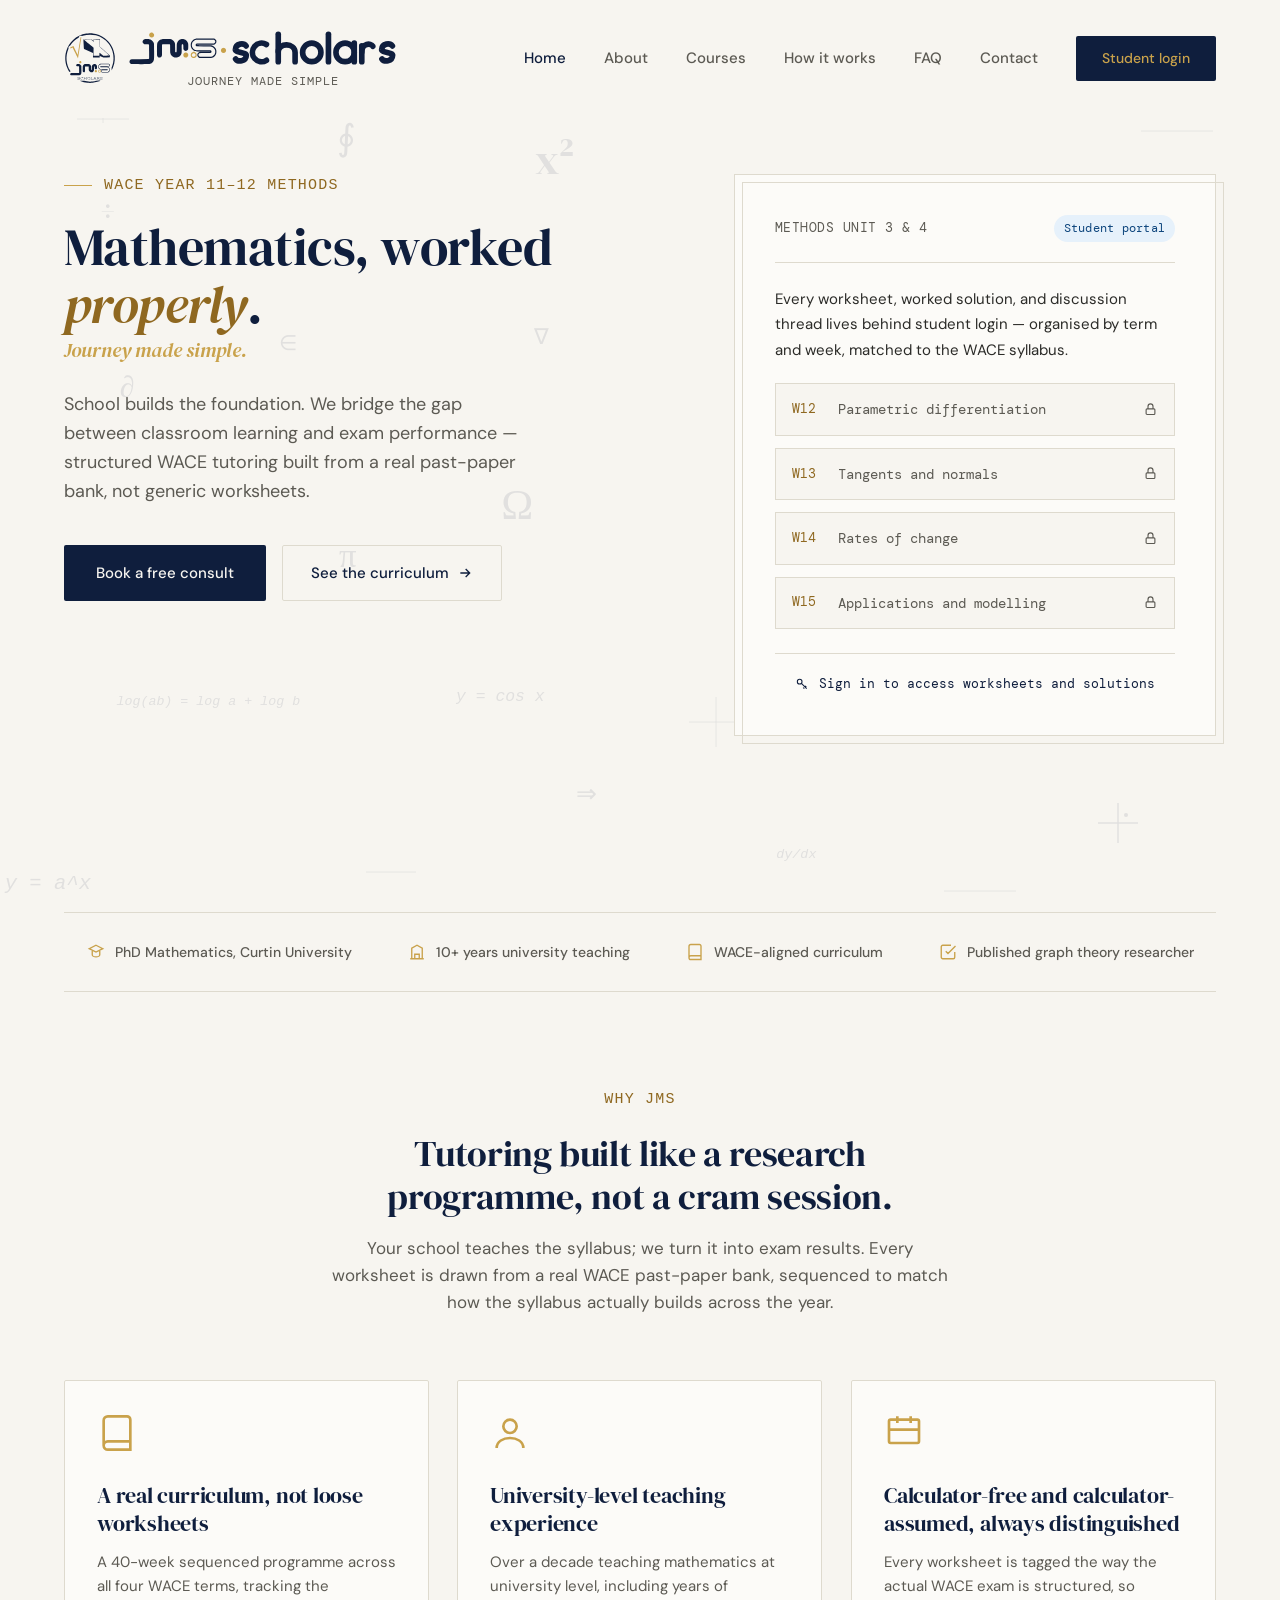
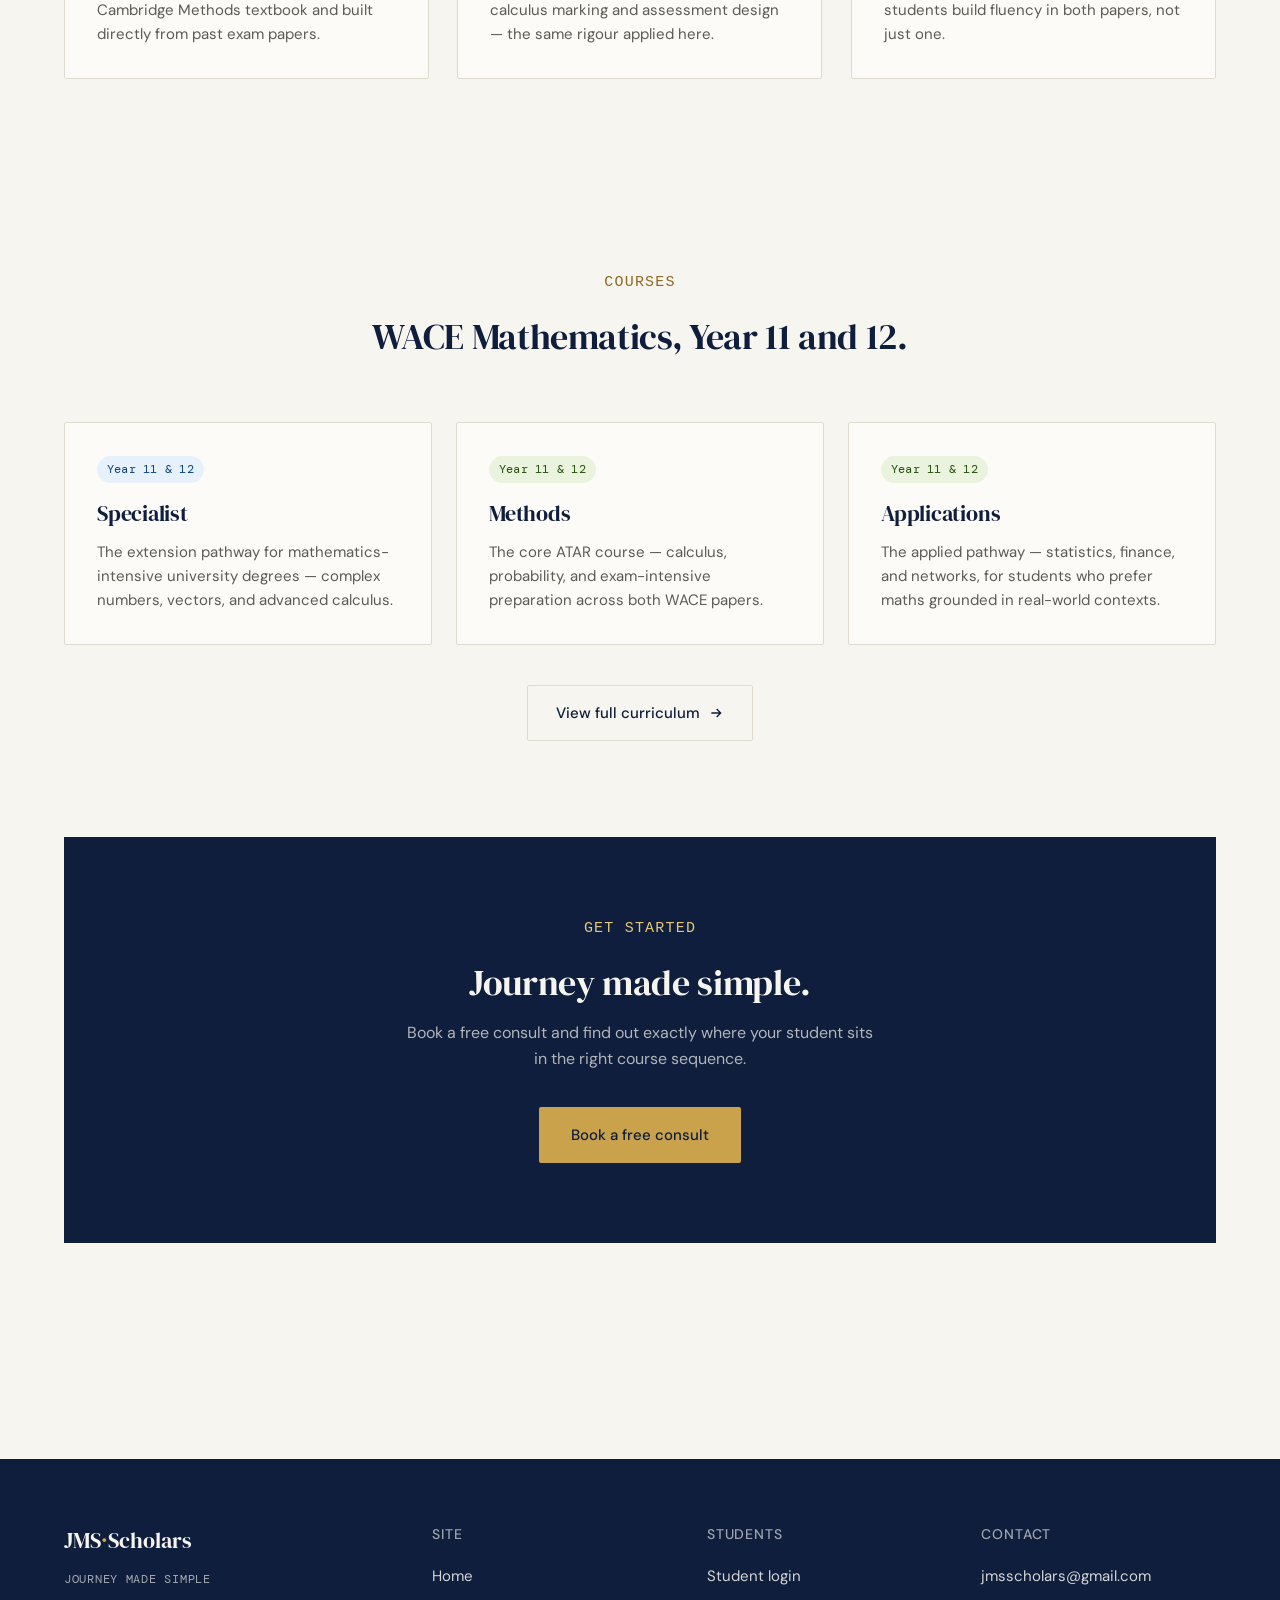
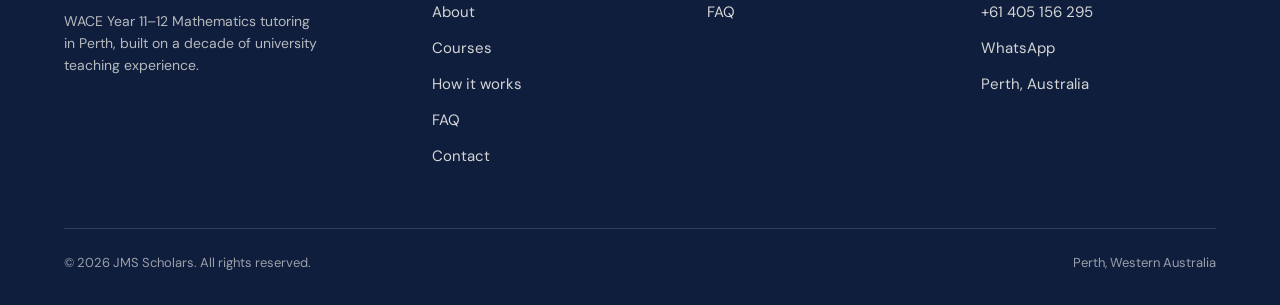
==== commit 177629cc: "Add files via upload" ====
--- a/index.html
+++ b/index.html
@@ -4,6 +4,7 @@
 <meta charset="UTF-8">
 <meta name="viewport" content="width=device-width, initial-scale=1.0">
 <title>JMS Scholars — WACE Mathematics Tutoring, Perth</title>
+<link rel="icon" type="image/png" href="assets/favicon.png">
 <meta name="description" content="Structured WACE Year 11-12 Mathematics tutoring in Perth. Journey made simple.">
 <link rel="preconnect" href="https://fonts.googleapis.com">
 <link rel="preconnect" href="https://fonts.gstatic.com" crossorigin>
@@ -11,12 +12,12 @@
 <link rel="stylesheet" href="css/style.css">
 <style>
   .hero {
-    padding-top: 72px;
-    padding-bottom: 96px;
+    padding-top: 24px;
+    padding-bottom: 80px;
     display: grid;
     grid-template-columns: 1.1fr 0.9fr;
     gap: 80px;
-    align-items: center;
+    align-items: start;
   }
 
   .hero-tagline {
@@ -45,30 +46,6 @@
   section { padding: 96px 0; }
   section.tight { padding: 72px 0; }
 
-  .how-steps {
-    display: grid;
-    grid-template-columns: repeat(4, 1fr);
-    gap: 4px;
-    counter-reset: step;
-  }
-
-  .how-step {
-    padding: 32px 24px;
-    border-top: 2px solid var(--line);
-    position: relative;
-  }
-
-  .how-step .step-index {
-    font-family: 'DM Mono', monospace;
-    font-size: 13px;
-    color: var(--gold);
-    margin-bottom: 16px;
-    display: block;
-  }
-
-  .how-step h3 { font-size: 19px; margin-bottom: 10px; }
-  .how-step p { font-size: 14px; }
-
   .courses-preview {
     display: grid;
     grid-template-columns: 1fr 1fr;
@@ -90,65 +67,69 @@
   @media (max-width: 900px) {
     .hero { grid-template-columns: 1fr; padding-top: 40px; padding-bottom: 64px; }
     .why-grid { grid-template-columns: 1fr; }
-    .how-steps { grid-template-columns: 1fr 1fr; }
     .courses-preview { grid-template-columns: 1fr; }
     .cta-band { padding: 56px 24px; }
   }
 </style>
 </head>
 <body>
+
+<div class="symbol-field" id="symbol-field" aria-hidden="true"></div>
 
 <header>
   <div class="wrap">
     <nav>
       <a href="index.html" class="logo">
-        <span class="logo-mark">JMS<span>·</span>Scholars</span>
-        <span class="logo-tagline">Journey made simple</span>
+        <object type="image/svg+xml" data="assets/logo-animated.svg" class="logo-img" aria-label="JMS Scholars logo"><img src="assets/logo.png" alt="JMS Scholars logo" class="logo-img"></object>
+        <span class="logo-text">
+          <span class="logo-mark"><img src="assets/jms-mark.svg" alt="jms" class="logo-jms-img"><span class="logo-dot">·</span><img src="assets/scholars-mark.svg" alt="scholars" class="logo-scholars-img"></span>
+          <span class="logo-tagline">Journey made simple</span>
+        </span>
       </a>
       <div class="nav-links">
+        <a href="index.html" class="active">Home</a>
+        <a href="about.html">About</a>
         <a href="courses.html">Courses</a>
-        <a href="index.html#how-it-works">How it works</a>
-        <a href="about.html">About</a>
+        <a href="how-it-works.html">How it works</a>
         <a href="faq.html">FAQ</a>
         <a href="contact.html">Contact</a>
         <a href="portal/login.html" class="nav-cta">Student login</a>
       </div>
-      <button class="nav-toggle" aria-label="Menu">
-        <svg viewBox="0 0 24 24" fill="none" stroke="currentColor" stroke-width="1.8"><path d="M4 6h16M4 12h16M4 18h16"/></svg>
+      <button class="nav-toggle" aria-label="Menu" aria-expanded="false">
+        <svg aria-hidden="true"  viewBox="0 0 24 24" fill="none" stroke="currentColor" stroke-width="1.8"><path d="M4 6h16M4 12h16M4 18h16"/></svg>
       </button>
     </nav>
   </div>
 </header>
 
 <main>
-  <section style="position:relative; overflow:hidden;">
-    <div class="symbol-field" id="symbol-field" aria-hidden="true"></div>
+  <section style="padding-top:32px;">
     <div class="wrap hero">
     <div>
       <div class="eyebrow">WACE Year 11–12 Methods</div>
       <h1>Mathematics, worked <em>properly</em>.</h1>
       <div class="hero-tagline">Journey made simple.</div>
-      <p class="hero-sub">Structured tutoring for WACE Mathematics, built from a decade of university teaching and a real exam-paper bank — not generic worksheets.</p>
+      <p class="hero-sub">School builds the foundation. We bridge the gap between classroom learning and exam performance — structured WACE tutoring built from a real past-paper bank, not generic worksheets.</p>
       <div class="hero-actions">
         <a href="contact.html" class="btn-primary">Book a free consult</a>
         <a href="courses.html" class="btn-ghost">See the curriculum
-          <svg width="16" height="16" viewBox="0 0 24 24" fill="none" stroke="currentColor" stroke-width="2"><path d="M5 12h14M13 6l6 6-6 6"/></svg>
+          <svg aria-hidden="true" width="16" height="16" viewBox="0 0 24 24" fill="none" stroke="currentColor" stroke-width="2"><path d="M5 12h14M13 6l6 6-6 6"/></svg>
         </a>
       </div>
     </div>
 
     <div class="paper-panel">
       <div class="paper-header">
-        <span class="paper-title">METHODS UNIT 3 · 40-WEEK PROGRAM</span>
+        <span class="paper-title">METHODS UNIT 3 &amp; 4</span>
         <span class="tag tag-ca">Student portal</span>
       </div>
       <p style="font-size:15px;color:var(--charcoal);margin-bottom:20px;line-height:1.7;">Every worksheet, worked solution, and discussion thread lives behind student login — organised by term and week, matched to the WACE syllabus.</p>
-      <div class="paper-row"><span class="row-num">W12</span><span class="row-label">Parametric differentiation</span><svg class="row-lock" viewBox="0 0 24 24" fill="none" stroke="currentColor" stroke-width="1.8"><rect x="5" y="11" width="14" height="9" rx="1.5"/><path d="M8 11V7a4 4 0 0 1 8 0v4"/></svg></div>
-      <div class="paper-row"><span class="row-num">W13</span><span class="row-label">Tangents and normals</span><svg class="row-lock" viewBox="0 0 24 24" fill="none" stroke="currentColor" stroke-width="1.8"><rect x="5" y="11" width="14" height="9" rx="1.5"/><path d="M8 11V7a4 4 0 0 1 8 0v4"/></svg></div>
-      <div class="paper-row"><span class="row-num">W14</span><span class="row-label">Rates of change</span><svg class="row-lock" viewBox="0 0 24 24" fill="none" stroke="currentColor" stroke-width="1.8"><rect x="5" y="11" width="14" height="9" rx="1.5"/><path d="M8 11V7a4 4 0 0 1 8 0v4"/></svg></div>
-      <div class="paper-row"><span class="row-num">W15</span><span class="row-label">Applications and modelling</span><svg class="row-lock" viewBox="0 0 24 24" fill="none" stroke="currentColor" stroke-width="1.8"><rect x="5" y="11" width="14" height="9" rx="1.5"/><path d="M8 11V7a4 4 0 0 1 8 0v4"/></svg></div>
+      <div class="paper-row"><span class="row-num">W12</span><span class="row-label">Parametric differentiation</span><svg aria-hidden="true" class="row-lock" viewBox="0 0 24 24" fill="none" stroke="currentColor" stroke-width="1.8"><rect x="5" y="11" width="14" height="9" rx="1.5"/><path d="M8 11V7a4 4 0 0 1 8 0v4"/></svg></div>
+      <div class="paper-row"><span class="row-num">W13</span><span class="row-label">Tangents and normals</span><svg aria-hidden="true" class="row-lock" viewBox="0 0 24 24" fill="none" stroke="currentColor" stroke-width="1.8"><rect x="5" y="11" width="14" height="9" rx="1.5"/><path d="M8 11V7a4 4 0 0 1 8 0v4"/></svg></div>
+      <div class="paper-row"><span class="row-num">W14</span><span class="row-label">Rates of change</span><svg aria-hidden="true" class="row-lock" viewBox="0 0 24 24" fill="none" stroke="currentColor" stroke-width="1.8"><rect x="5" y="11" width="14" height="9" rx="1.5"/><path d="M8 11V7a4 4 0 0 1 8 0v4"/></svg></div>
+      <div class="paper-row"><span class="row-num">W15</span><span class="row-label">Applications and modelling</span><svg aria-hidden="true" class="row-lock" viewBox="0 0 24 24" fill="none" stroke="currentColor" stroke-width="1.8"><rect x="5" y="11" width="14" height="9" rx="1.5"/><path d="M8 11V7a4 4 0 0 1 8 0v4"/></svg></div>
       <div class="unlock-row">
-        <svg viewBox="0 0 24 24" fill="none" stroke="currentColor" stroke-width="1.8"><circle cx="8" cy="8" r="4"/><path d="M11 11l9 9M17 15l2.5 2.5M14 18l2 2"/></svg>
+        <svg aria-hidden="true"  viewBox="0 0 24 24" fill="none" stroke="currentColor" stroke-width="1.8"><circle cx="8" cy="8" r="4"/><path d="M11 11l9 9M17 15l2.5 2.5M14 18l2 2"/></svg>
         <span>Sign in to access worksheets and solutions</span>
       </div>
     </div>
@@ -160,19 +141,19 @@
     <div class="trust-strip">
       <div class="trust-row">
         <div class="trust-item">
-          <svg viewBox="0 0 24 24" fill="none" stroke="currentColor" stroke-width="1.8"><path d="M12 3l9 4.5-9 4.5-9-4.5L12 3z"/><path d="M7 10.5v5c0 1.5 2.5 3 5 3s5-1.5 5-3v-5"/></svg>
+          <svg aria-hidden="true"  viewBox="0 0 24 24" fill="none" stroke="currentColor" stroke-width="1.8"><path d="M12 3l9 4.5-9 4.5-9-4.5L12 3z"/><path d="M7 10.5v5c0 1.5 2.5 3 5 3s5-1.5 5-3v-5"/></svg>
           <span>PhD Mathematics, Curtin University</span>
         </div>
         <div class="trust-item">
-          <svg viewBox="0 0 24 24" fill="none" stroke="currentColor" stroke-width="1.8"><path d="M3 21h18M5 21V7l7-4 7 4v14M9 21v-6h6v6"/></svg>
+          <svg aria-hidden="true"  viewBox="0 0 24 24" fill="none" stroke="currentColor" stroke-width="1.8"><path d="M3 21h18M5 21V7l7-4 7 4v14M9 21v-6h6v6"/></svg>
           <span>10+ years university teaching</span>
         </div>
         <div class="trust-item">
-          <svg viewBox="0 0 24 24" fill="none" stroke="currentColor" stroke-width="1.8"><path d="M4 19.5A2.5 2.5 0 0 1 6.5 17H20M4 19.5A2.5 2.5 0 0 0 6.5 22H20V4a2 2 0 0 0-2-2H6.5A2.5 2.5 0 0 0 4 4.5v15z"/></svg>
+          <svg aria-hidden="true"  viewBox="0 0 24 24" fill="none" stroke="currentColor" stroke-width="1.8"><path d="M4 19.5A2.5 2.5 0 0 1 6.5 17H20M4 19.5A2.5 2.5 0 0 0 6.5 22H20V4a2 2 0 0 0-2-2H6.5A2.5 2.5 0 0 0 4 4.5v15z"/></svg>
           <span>WACE-aligned curriculum</span>
         </div>
         <div class="trust-item">
-          <svg viewBox="0 0 24 24" fill="none" stroke="currentColor" stroke-width="1.8"><path d="M9 11l3 3L22 4M21 12v7a2 2 0 0 1-2 2H5a2 2 0 0 1-2-2V5a2 2 0 0 1 2-2h11"/></svg>
+          <svg aria-hidden="true"  viewBox="0 0 24 24" fill="none" stroke="currentColor" stroke-width="1.8"><path d="M9 11l3 3L22 4M21 12v7a2 2 0 0 1-2 2H5a2 2 0 0 1-2-2V5a2 2 0 0 1 2-2h11"/></svg>
           <span>Published graph theory researcher</span>
         </div>
       </div>
@@ -184,60 +165,23 @@
       <div class="section-head">
         <div class="eyebrow centered">Why JMS</div>
         <h2>Tutoring built like a research programme, not a cram session.</h2>
-        <p>Every worksheet is drawn from a real WACE past-paper bank spanning 2016–2025, sequenced to match how the syllabus actually builds across the year.</p>
+        <p>Your school teaches the syllabus; we turn it into exam results. Every worksheet is drawn from a real WACE past-paper bank, sequenced to match how the syllabus actually builds across the year.</p>
       </div>
       <div class="why-grid">
         <div class="card tilt-ready">
-          <svg class="card-icon" viewBox="0 0 24 24" fill="none" stroke="currentColor" stroke-width="1.6"><path d="M4 19.5A2.5 2.5 0 0 1 6.5 17H20M4 19.5A2.5 2.5 0 0 0 6.5 22H20V4a2 2 0 0 0-2-2H6.5A2.5 2.5 0 0 0 4 4.5v15z"/></svg>
+          <svg aria-hidden="true" class="card-icon" viewBox="0 0 24 24" fill="none" stroke="currentColor" stroke-width="1.6"><path d="M4 19.5A2.5 2.5 0 0 1 6.5 17H20M4 19.5A2.5 2.5 0 0 0 6.5 22H20V4a2 2 0 0 0-2-2H6.5A2.5 2.5 0 0 0 4 4.5v15z"/></svg>
           <h3>A real curriculum, not loose worksheets</h3>
           <p>A 40-week sequenced programme across all four WACE terms, tracking the Cambridge Methods textbook and built directly from past exam papers.</p>
         </div>
         <div class="card tilt-ready">
-          <svg class="card-icon" viewBox="0 0 24 24" fill="none" stroke="currentColor" stroke-width="1.6"><circle cx="12" cy="8" r="4"/><path d="M4 21c0-4 4-6 8-6s8 2 8 6"/></svg>
+          <svg aria-hidden="true" class="card-icon" viewBox="0 0 24 24" fill="none" stroke="currentColor" stroke-width="1.6"><circle cx="12" cy="8" r="4"/><path d="M4 21c0-4 4-6 8-6s8 2 8 6"/></svg>
           <h3>University-level teaching experience</h3>
           <p>Over a decade teaching mathematics at university level, including years of calculus marking and assessment design — the same rigour applied here.</p>
         </div>
         <div class="card tilt-ready">
-          <svg class="card-icon" viewBox="0 0 24 24" fill="none" stroke="currentColor" stroke-width="1.6"><rect x="3" y="4" width="18" height="14" rx="1"/><path d="M8 2v4M16 2v4M3 10h18"/></svg>
+          <svg aria-hidden="true" class="card-icon" viewBox="0 0 24 24" fill="none" stroke="currentColor" stroke-width="1.6"><rect x="3" y="4" width="18" height="14" rx="1"/><path d="M8 2v4M16 2v4M3 10h18"/></svg>
           <h3>Calculator-free and calculator-assumed, always distinguished</h3>
           <p>Every worksheet is tagged the way the actual WACE exam is structured, so students build fluency in both papers, not just one.</p>
-        </div>
-      </div>
-    </div>
-  </section>
-
-  <div class="graph-divider">
-    <svg width="180" height="48" viewBox="0 0 180 48">
-      <path class="graph-divider-path" d="M 5 38 C 40 38, 55 10, 90 24 S 150 6, 175 14"/>
-    </svg>
-  </div>
-
-  <section id="how-it-works" class="tight" style="background:var(--paper);border-top:1px solid var(--line);border-bottom:1px solid var(--line);">
-    <div class="wrap">
-      <div class="section-head">
-        <div class="eyebrow centered">How it works</div>
-        <h2>From first session to exam day.</h2>
-      </div>
-      <div class="how-steps">
-        <div class="how-step">
-          <span class="step-index">01</span>
-          <h3>Free consult</h3>
-          <p>A short conversation to understand where the student is now and what the target ATAR looks like.</p>
-        </div>
-        <div class="how-step">
-          <span class="step-index">02</span>
-          <h3>Placement in the sequence</h3>
-          <p>Students join the 40-week programme at the right point in the syllabus for their current term.</p>
-        </div>
-        <div class="how-step">
-          <span class="step-index">03</span>
-          <h3>Weekly sessions and worksheets</h3>
-          <p>Structured sessions paired with take-home practice, all tracked in the student portal.</p>
-        </div>
-        <div class="how-step">
-          <span class="step-index">04</span>
-          <h3>Exam-ready by term's end</h3>
-          <p>Full practice papers and worked solutions in the weeks leading into WACE exams.</p>
         </div>
       </div>
     </div>
@@ -268,7 +212,7 @@
       </div>
       <div style="text-align:center;margin-top:40px;">
         <a href="courses.html" class="btn-ghost">View full curriculum
-          <svg width="16" height="16" viewBox="0 0 24 24" fill="none" stroke="currentColor" stroke-width="2"><path d="M5 12h14M13 6l6 6-6 6"/></svg>
+          <svg aria-hidden="true" width="16" height="16" viewBox="0 0 24 24" fill="none" stroke="currentColor" stroke-width="2"><path d="M5 12h14M13 6l6 6-6 6"/></svg>
         </a>
       </div>
     </div>
@@ -296,8 +240,10 @@
       </div>
       <div class="footer-col">
         <h4>Site</h4>
+        <a href="index.html">Home</a>
+        <a href="about.html">About</a>
         <a href="courses.html">Courses</a>
-        <a href="about.html">About</a>
+        <a href="how-it-works.html">How it works</a>
         <a href="faq.html">FAQ</a>
         <a href="contact.html">Contact</a>
       </div>
@@ -310,7 +256,8 @@
         <h4>Contact</h4>
         <a href="mailto:jmsscholars@gmail.com">jmsscholars@gmail.com</a>
         <a href="tel:+61405156295">+61 405 156 295</a>
-        <a href="#">Perth, Australia</a>
+        <a href="https://wa.me/61405156295?text=Hi%2C%20I%27d%20like%20to%20ask%20about%20JMS%20Scholars%20tutoring" target="_blank" rel="noopener">WhatsApp</a>
+        <span>Perth, Australia</span>
       </div>
     </div>
     <div class="footer-bottom">
--- a/css/style.css
+++ b/css/style.css
@@ -5,6 +5,7 @@
   --navy-light: #1B2E52;
   --gold: #C9A24B;
   --gold-light: #E4C878;
+  --gold-text: #8F6820;
   --cream: #F7F5F0;
   --paper: #FCFBF8;
   --charcoal: #2B2B28;
@@ -65,27 +66,100 @@
 
 .logo {
   display: flex;
+  flex-direction: row;
+  align-items: center;
+  gap: 12px;
+  text-decoration: none;
+  position: relative;
+  overflow: hidden;
+}
+
+/* A single light band sweeps across the whole wordmark — logo mark, jms, and
+   scholars — as one continuous motion. mix-blend-mode:soft-light means it only
+   lifts the dark navy artwork it passes over, leaving the cream background alone. */
+.logo::after {
+  content: '';
+  position: absolute;
+  top: 0;
+  left: 0;
+  height: 100%;
+  width: 70%;
+  pointer-events: none;
+  background: linear-gradient(105deg,
+    rgba(255,255,255,0) 0%,
+    rgba(255,240,200,0.15) 38%,
+    rgba(255,245,220,0.85) 50%,
+    rgba(255,240,200,0.15) 62%,
+    rgba(255,255,255,0) 100%);
+  mix-blend-mode: soft-light;
+  transform: translateX(-160%);
+  animation: logoShine 4.8s ease-in-out infinite;
+}
+
+@keyframes logoShine {
+  0%   { transform: translateX(-160%); }
+  55%  { transform: translateX(260%); }
+  100% { transform: translateX(260%); }
+}
+
+@media (prefers-reduced-motion: reduce) {
+  .logo::after { animation: none; opacity: 0; }
+}
+
+.logo-img {
+  height: 52px;
+  width: 52px;
+  object-fit: contain;
+  flex-shrink: 0;
+  pointer-events: none;
+}
+
+.logo-text {
+  display: flex;
   flex-direction: column;
-  text-decoration: none;
 }
 
 .logo-mark {
+  font-size: 30px;
+  color: var(--navy);
+  line-height: 1;
+  display: inline-flex;
+  align-items: baseline;
+}
+
+.logo-dot {
+  color: var(--gold);
   font-family: 'DM Serif Display', serif;
-  font-size: 22px;
-  color: var(--navy);
-  letter-spacing: 0.01em;
-  line-height: 1;
-}
-
-.logo-mark span { color: var(--gold); }
+  font-size: 30px;
+}
+
+/* The actual "jms" and "scholars" lettermark artwork lifted from / matched to
+   the logo. A single light shine sweeps across the whole wordmark (see .logo::after). */
+.logo-jms-img {
+  height: 1.15em;
+  width: auto;
+  display: inline-block;
+  transform: translateY(0.16em);
+  margin-right: 0.04em;
+}
+
+.logo-scholars-img {
+  height: 1.15em;
+  width: auto;
+  display: inline-block;
+  transform: translateY(0.16em);
+  margin-left: 0.04em;
+}
 
 .logo-tagline {
   font-family: 'DM Mono', monospace;
-  font-size: 10px;
+  font-size: 12px;
   color: var(--charcoal-soft);
-  letter-spacing: 0.06em;
+  letter-spacing: 0.08em;
   text-transform: uppercase;
-  margin-top: 4px;
+  margin-top: 6px;
+  text-align: center;
+  width: 100%;
 }
 
 .nav-links {
@@ -106,14 +180,15 @@
 
 .nav-cta {
   background: var(--navy);
-  color: var(--cream) !important;
+  color: var(--gold) !important;
   padding: 11px 26px;
   border-radius: 2px;
   font-size: 14px !important;
-  transition: background 0.2s ease;
-}
-
-.nav-cta:hover { background: var(--navy-light); }
+  font-weight: 500;
+  transition: background 0.2s ease, color 0.2s ease;
+}
+
+.nav-cta:hover { background: var(--navy-light); color: var(--gold-light) !important; }
 
 .nav-toggle {
   display: none;
@@ -129,8 +204,9 @@
 
 .eyebrow {
   font-family: 'DM Mono', monospace;
-  font-size: 13px;
-  color: var(--gold);
+  font-size: 15px;
+  font-weight: 500;
+  color: var(--gold-text);
   letter-spacing: 0.08em;
   text-transform: uppercase;
   margin-bottom: 20px;
@@ -160,7 +236,7 @@
 h2 { font-size: 36px; line-height: 1.2; }
 h3 { font-size: 22px; line-height: 1.3; }
 
-em { font-style: italic; color: var(--gold); }
+em { font-style: italic; color: var(--gold-text); }
 
 p { color: var(--charcoal-soft); }
 
@@ -214,7 +290,7 @@
 
 .tag {
   font-family: 'DM Mono', monospace;
-  font-size: 11px;
+  font-size: 12px;
   padding: 4px 10px;
   border-radius: 20px;
   letter-spacing: 0.02em;
@@ -324,7 +400,7 @@
 
 .paper-title {
   font-family: 'DM Mono', monospace;
-  font-size: 12px;
+  font-size: 13px;
   color: var(--charcoal-soft);
   letter-spacing: 0.04em;
 }
@@ -341,8 +417,8 @@
 
 .paper-row .row-num {
   font-family: 'DM Mono', monospace;
-  font-size: 12px;
-  color: var(--gold);
+  font-size: 13px;
+  color: var(--gold-text);
   min-width: 30px;
 }
 
@@ -369,7 +445,7 @@
   padding-top: 20px;
   border-top: 1px solid var(--line);
   font-family: 'DM Mono', monospace;
-  font-size: 12px;
+  font-size: 13px;
   color: var(--navy);
 }
 
@@ -401,20 +477,20 @@
 
 .footer-tagline {
   font-family: 'DM Mono', monospace;
-  font-size: 11px;
+  font-size: 12px;
   letter-spacing: 0.06em;
   text-transform: uppercase;
-  color: rgba(247,245,240,0.55);
+  color: rgba(247,245,240,0.65);
   margin-bottom: 20px;
 }
 
-.footer-desc { font-size: 14px; color: rgba(247,245,240,0.65); max-width: 260px; }
+.footer-desc { font-size: 14px; color: rgba(247,245,240,0.72); max-width: 260px; }
 
 .footer-col h4 {
   font-family: 'DM Sans', sans-serif;
-  font-size: 13px;
+  font-size: 14px;
   font-weight: 500;
-  color: rgba(247,245,240,0.5);
+  color: rgba(247,245,240,0.62);
   text-transform: uppercase;
   letter-spacing: 0.06em;
   margin-bottom: 18px;
@@ -423,13 +499,20 @@
 .footer-col a {
   display: block;
   text-decoration: none;
-  color: rgba(247,245,240,0.8);
-  font-size: 14px;
+  color: rgba(247,245,240,0.85);
+  font-size: 15px;
   margin-bottom: 12px;
   transition: color 0.2s ease;
 }
 
 .footer-col a:hover { color: var(--gold-light); }
+
+.footer-col span {
+  display: block;
+  color: rgba(247,245,240,0.85);
+  font-size: 15px;
+  margin-bottom: 12px;
+}
 
 .footer-bottom {
   border-top: 1px solid rgba(247,245,240,0.15);
@@ -437,7 +520,7 @@
   display: flex;
   justify-content: space-between;
   font-size: 13px;
-  color: rgba(247,245,240,0.5);
+  color: rgba(247,245,240,0.6);
 }
 
 /* ---------- Motion ---------- */
@@ -445,8 +528,17 @@
 @media (prefers-reduced-motion: no-preference) {
   .reveal-init {
     opacity: 0;
+    transition: opacity 0.6s ease, transform 0.6s ease;
+  }
+
+  /* Scrolling down: content approaches from below, floats up into place */
+  .reveal-init.reveal-from-down {
     transform: translateY(18px);
-    transition: opacity 0.6s ease, transform 0.6s ease;
+  }
+
+  /* Scrolling up: content approaches from above, floats down into place */
+  .reveal-init.reveal-from-up {
+    transform: translateY(-18px);
   }
 
   .reveal-init.reveal-in {
@@ -454,28 +546,54 @@
     transform: translateY(0);
   }
 
+  /* Tilt-ready cards: scroll-reveal controls opacity only.
+     The JS tilt handler owns `transform` exclusively for these elements,
+     so the two systems never fight over the same CSS property. */
+  .reveal-init.tilt-ready.reveal-from-down,
+  .reveal-init.tilt-ready.reveal-from-up {
+    transform: none;
+  }
+
+  .reveal-init.tilt-ready.reveal-in {
+    transform: none;
+  }
+
   .card, .credential-card {
     transition: transform 0.25s ease, box-shadow 0.25s ease, border-color 0.25s ease;
   }
 
-  .card:hover, .credential-card:hover {
+  .card:hover:not(.tilt-ready), .credential-card:hover:not(.tilt-ready) {
     transform: translateY(-4px);
     border-color: var(--gold);
     box-shadow: 0 12px 28px rgba(15,30,61,0.08);
   }
 
   .btn-primary, .btn-ghost, .nav-cta, .course-pick button, .toggle-pill button {
-    transition: background 0.2s ease, border-color 0.2s ease, color 0.2s ease, transform 0.15s ease;
+    transition: background 0.2s ease, border-color 0.2s ease, color 0.2s ease;
   }
 
   .btn-primary:active, .nav-cta:active { transform: scale(0.97); }
 
-  .logo-mark span {
+  .logo-dot {
     display: inline-block;
     transition: transform 0.3s ease;
   }
 
-  .logo:hover .logo-mark span { transform: rotate(180deg); }
+  .logo:hover .logo-dot { transform: rotate(180deg); }
+
+  /* ---------- Magnetic hover: consumes the --magnetic-x/-y custom
+     properties set by JS every frame. No CSS transition here — the JS
+     lerp loop already provides the easing, so a competing CSS transition
+     would fight it and reintroduce jitter. */
+  .nav-links a,
+  footer .footer-col a, .sample-note a, .back-link,
+  .btn-primary, .btn-ghost, .nav-cta,
+  .toggle-pill button, .course-pick button,
+  .logo {
+    --magnetic-x: 0px;
+    --magnetic-y: 0px;
+    transform: translate(var(--magnetic-x), var(--magnetic-y));
+  }
 
   .paper-row {
     transition: background 0.2s ease, transform 0.2s ease;
@@ -494,10 +612,8 @@
 
   .trust-item:hover svg { transform: scale(1.15) rotate(-6deg); }
 
-  .paper-row:nth-of-type(1) { animation-delay: 0.15s; }
-  .paper-row:nth-of-type(2) { animation-delay: 0.3s; }
-  .paper-row:nth-of-type(3) { animation-delay: 0.45s; }
-  .paper-row:nth-of-type(4) { animation-delay: 0.6s; }
+  /* Per-row stagger delay is set by JS (main.js) based on each row's actual
+     position among .paper-row siblings, so markup changes can't break the order. */
 
   @keyframes rowIn {
     from { opacity: 0; transform: translateY(8px); }
@@ -509,14 +625,14 @@
   .reveal-init { opacity: 1; transform: none; }
 }
 
-/* ---------- Ambient symbol background (hero) ---------- */
+/* ---------- Ambient symbol background (whole page) ---------- */
 
 .symbol-field {
-  position: absolute;
-  top: -10%;
+  position: fixed;
+  top: 0;
   left: 0;
   width: 100%;
-  height: 120%;
+  height: 100%;
   pointer-events: none;
   overflow: hidden;
   z-index: 0;
@@ -530,6 +646,22 @@
   opacity: 0.09;
   user-select: none;
   display: block;
+  white-space: nowrap;
+}
+
+.symbol-inner.equation {
+  font-family: 'DM Mono', monospace;
+  font-style: italic;
+}
+
+.symbol-inner.graph-shape {
+  color: var(--navy);
+  opacity: 0.09;
+  line-height: 0;
+}
+
+.symbol-inner.graph-shape svg {
+  display: block;
 }
 
 @keyframes floatUp {
@@ -542,44 +674,82 @@
   animation-duration: var(--dur, 18s);
 }
 
-.hero { position: relative; z-index: 1; }
+/* Every direct section needs to sit above the fixed background */
+/* main and footer sit above the fixed background; header keeps its own
+   sticky positioning (declared above) so it stays frozen while scrolling */
+main, footer { position: relative; z-index: 1; }
 
 @media (prefers-reduced-motion: reduce) {
   .symbol-inner.floating { animation: none; }
-}
-
-/* ---------- Graph-drawing divider (signature motif) ---------- */
-
-.graph-divider {
-  display: flex;
-  justify-content: center;
-  padding: 8px 0 0;
-}
-
-.graph-divider svg { display: block; }
-
-.graph-divider-path {
-  fill: none;
-  stroke: var(--gold);
-  stroke-width: 2;
-  stroke-linecap: round;
-  stroke-dasharray: 400;
-  stroke-dashoffset: 400;
-}
-
-.graph-divider-path.draw-in {
-  animation: drawGraphPath 1.8s ease forwards;
-}
-
-@keyframes drawGraphPath {
-  to { stroke-dashoffset: 0; }
-}
-
-@media (prefers-reduced-motion: reduce) {
-  .graph-divider-path.draw-in {
-    animation: none;
-    stroke-dashoffset: 0;
-  }
+  .symbol-inner .anim-draw { animation: none; stroke-dashoffset: 0; }
+  .symbol-inner .anim-bar { animation: none; }
+  .symbol-inner .anim-trace-dot { animation: none; }
+  .symbol-inner.eq-rearrange .eq-form { animation: none; opacity: 0; }
+  .symbol-inner.eq-rearrange .eq-form:first-child { opacity: 1; }
+}
+
+/* ---------- Animated background elements ---------- */
+
+/* Option 1: curves/shapes draw themselves via stroke-dashoffset */
+.symbol-inner .anim-draw {
+  stroke-dasharray: 240;
+  stroke-dashoffset: 240;
+  animation: drawLoop 6s ease-in-out infinite;
+}
+@keyframes drawLoop {
+  0%   { stroke-dashoffset: 240; }
+  40%  { stroke-dashoffset: 0; }
+  70%  { stroke-dashoffset: 0; }
+  100% { stroke-dashoffset: -240; }
+}
+
+/* Option 2: bars grow up and down */
+.symbol-inner .anim-bar {
+  transform-origin: bottom;
+  transform-box: fill-box;
+  animation: barGrow 4s ease-in-out infinite;
+}
+.symbol-inner .anim-bar:nth-of-type(2) { animation-delay: 0.3s; }
+.symbol-inner .anim-bar:nth-of-type(3) { animation-delay: 0.6s; }
+@keyframes barGrow {
+  0%, 100% { transform: scaleY(0.35); }
+  50%      { transform: scaleY(1); }
+}
+
+/* Option 2: point traces along a path (used on the axes shape) */
+.symbol-inner .anim-trace-dot {
+  transform-box: fill-box;
+  animation: traceDot 5s ease-in-out infinite;
+}
+@keyframes traceDot {
+  0%   { transform: translate(0, 8px); }
+  50%  { transform: translate(-8px, 0); }
+  100% { transform: translate(0, 8px); }
+}
+
+/* Option 3A: equations cycle through equivalent forms */
+.symbol-inner.eq-rearrange {
+  position: relative;
+  display: inline-block;
+  white-space: nowrap;
+}
+.symbol-inner.eq-rearrange .eq-form {
+  position: absolute;
+  left: 0;
+  top: 0;
+  white-space: nowrap;
+  opacity: 0;
+  animation: eqCycle 7.8s ease-in-out infinite;
+}
+.symbol-inner.eq-rearrange .eq-form:first-child {
+  position: relative;
+}
+@keyframes eqCycle {
+  0%   { opacity: 0; transform: translateY(4px); }
+  6%   { opacity: 1; transform: translateY(0); }
+  27%  { opacity: 1; transform: translateY(0); }
+  33%  { opacity: 0; transform: translateY(-4px); }
+  100% { opacity: 0; }
 }
 
 /* ---------- Card tilt (pointer devices only) ---------- */
@@ -603,8 +773,53 @@
   .wrap { padding-left: 24px; padding-right: 24px; }
   h1 { font-size: 36px; }
   h2 { font-size: 28px; }
-  .nav-links { display: none; }
+
+  nav { position: relative; }
+
+  .nav-links {
+    display: none;
+    position: absolute;
+    top: 100%;
+    left: 0;
+    right: 0;
+    flex-direction: column;
+    align-items: flex-start;
+    gap: 0;
+    background: var(--cream);
+    border-bottom: 1px solid var(--line);
+    padding: 8px 24px 20px;
+    box-shadow: 0 12px 24px rgba(15,30,61,0.08);
+  }
+
+  .nav-links.open { display: flex; }
+
+  .nav-links a {
+    width: 100%;
+    padding: 14px 0;
+    border-bottom: 1px solid var(--line);
+  }
+
+  .nav-links a:last-of-type { border-bottom: none; }
+
+  .nav-links .nav-cta {
+    margin-top: 12px;
+    text-align: center;
+    width: 100%;
+  }
+
   .nav-toggle { display: block; }
   .footer-grid { grid-template-columns: 1fr 1fr; }
   .footer-bottom { flex-direction: column; gap: 8px; }
-}
+
+  .logo-img { height: 44px; width: 44px; }
+  .logo-mark { font-size: 24px; }
+  .logo-tagline { font-size: 11px; }
+}
+
+@media (max-width: 440px) {
+  /* On very narrow phones, show just the logo image + mark, drop the tagline
+     to keep the header from wrapping or crowding the menu button */
+  .logo-tagline { display: none; }
+  .logo-mark { font-size: 21px; }
+  .logo-img { height: 40px; width: 40px; }
+}
